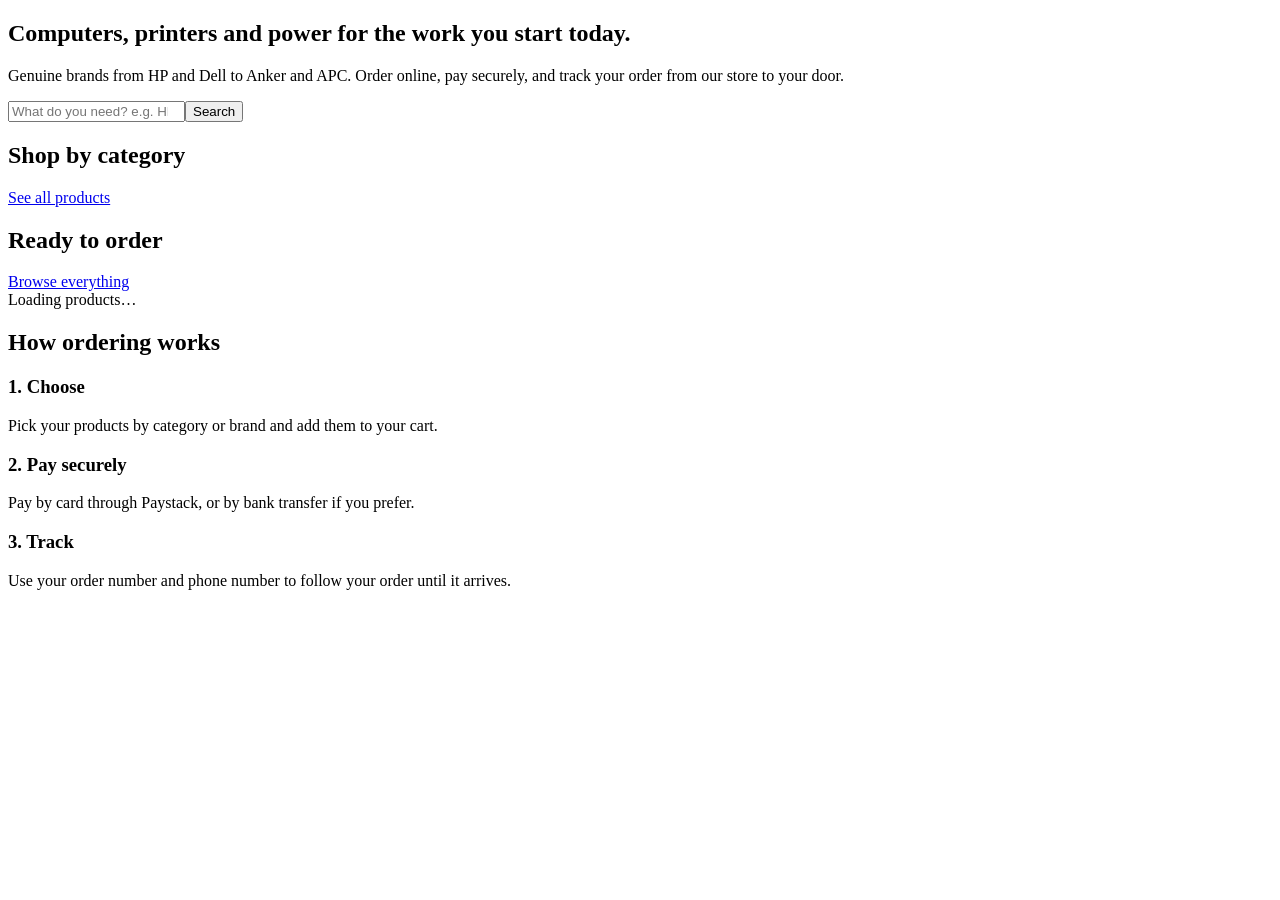
==== index.html @ a7449444 "Add files via upload" ====
<!doctype html>
<html lang="en"><head><meta charset="utf-8"><meta name="viewport" content="width=device-width,initial-scale=1">
<title>Arise and Shine Digital World</title>
<meta name="description" content="Laptops, printers, networking, audio and power accessories from HP, Dell, Lenovo, Apple, Canon, Epson, JBL, Anker and more.">
<link rel="preconnect" href="https://fonts.googleapis.com"><link rel="preconnect" href="https://fonts.gstatic.com" crossorigin>
<link rel="stylesheet" href="https://fonts.googleapis.com/css2?family=Bricolage+Grotesque:wght@600;800&family=DM+Sans:wght@400;500;700&display=swap">
<link rel="stylesheet" href="assets/style.css"></head>
<body>
<div id="site-header"></div>

<section class="hero"><div class="wrap">
  <h1>Computers, printers and power for the work you start today.</h1>
  <p>Genuine brands from HP and Dell to Anker and APC. Order online, pay securely, and track your order from our store to your door.</p>
  <form action="shop.html" role="search"><input name="q" type="search" placeholder="What do you need? e.g. HP laptop" aria-label="Search products"><button class="btn primary">Search</button></form>
</div></section>

<section class="block wrap" id="categories">
  <div class="sechead"><h2>Shop by category</h2><a href="shop.html">See all products</a></div>
  <div class="catgrid" id="catgrid"></div>
</section>

<section class="block wrap">
  <div class="sechead"><h2>Ready to order</h2><a href="shop.html">Browse everything</a></div>
  <div class="grid" id="featured"><div class="empty">Loading products…</div></div>
</section>

<section class="block wrap">
  <div class="sechead"><h2>How ordering works</h2></div>
  <div class="how">
    <div><h3>1. Choose</h3><p>Pick your products by category or brand and add them to your cart.</p></div>
    <div><h3>2. Pay securely</h3><p>Pay by card through Paystack, or by bank transfer if you prefer.</p></div>
    <div><h3>3. Track</h3><p>Use your order number and phone number to follow your order until it arrives.</p></div>
  </div>
</section>

<div id="site-footer"></div>
<script src="config.js"></script><script src="assets/catalog.js"></script><script src="assets/app.js"></script>
<script>
A.layout("home");
document.getElementById("catgrid").innerHTML = A.CAT.map(function (c) {
  return '<a class="cat" href="shop.html?cat=' + c.slug + '"><span class="ic" style="--h:' + A.hue(c.slug) + '"><svg class="ico" viewBox="0 0 64 64" aria-hidden="true">' +
    A.iconSvg(c.slug).replace(/^<svg[^>]*>|<\/svg>$/g, "") + '</svg></span><b>' + A.esc(c.name) + '</b><small>' + c.brands.length + ' brands</small></a>';
}).join("");
A.getProducts().then(function (list) {
  var ready = list.filter(function (p) { return p.price != null && A.inStock(p); }).slice(0, 8);
  var el = document.getElementById("featured");
  el.innerHTML = ready.length ? ready.map(A.productCard).join("") : '<div class="empty">Products with prices will appear here once they are added in the admin page.</div>';
}).catch(function (e) {
  document.getElementById("featured").innerHTML = '<div class="empty">Could not load products. ' + A.esc(e.message) + "</div>";
});
</script>
</body></html>
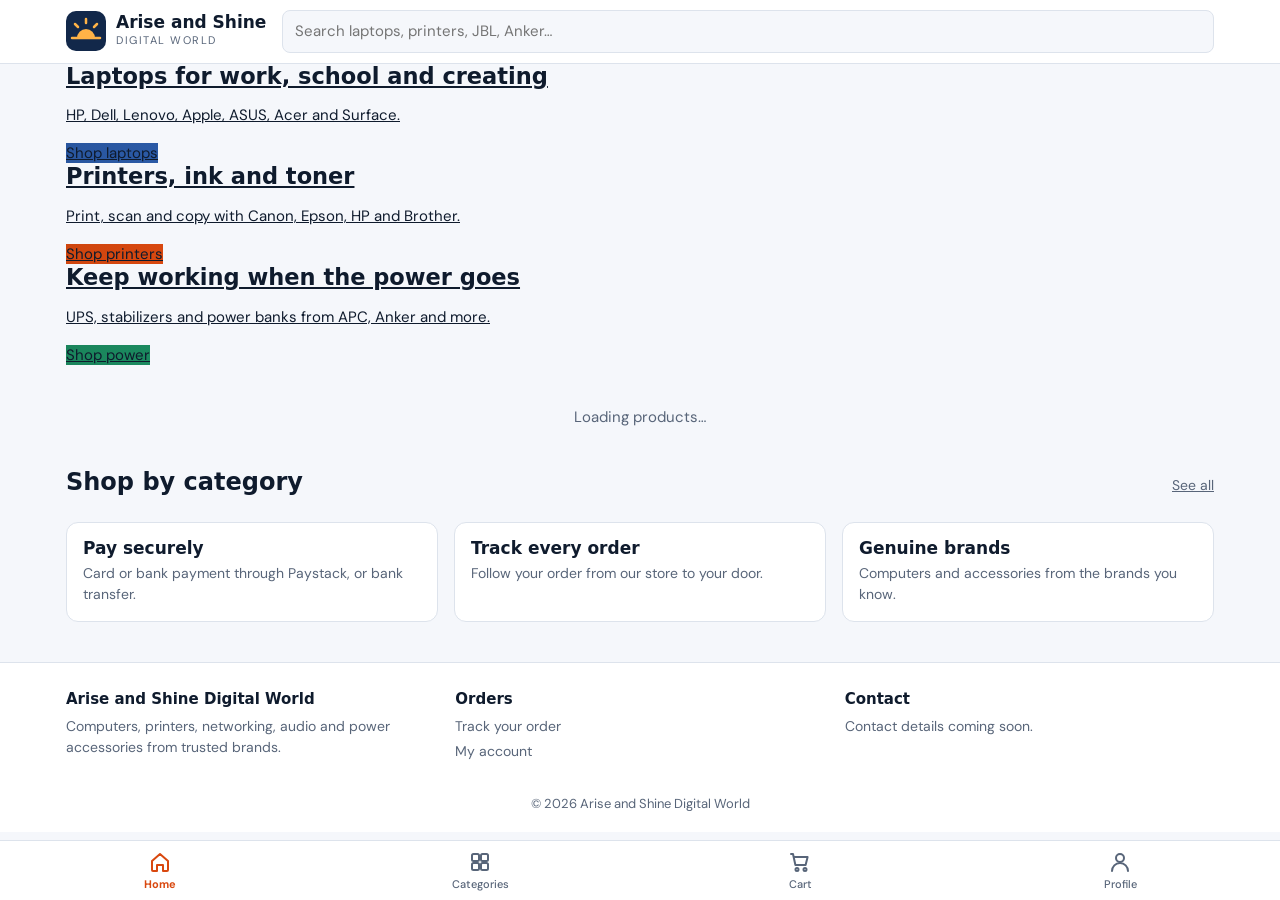
==== commit 41a8b491: "Add files via upload" ====
--- a/index.html
+++ b/index.html
@@ -1,5 +1,5 @@
 <!doctype html>
-<html lang="en"><head><meta charset="utf-8"><meta name="viewport" content="width=device-width,initial-scale=1">
+<html lang="en"><head><meta charset="utf-8"><meta name="viewport" content="width=device-width,initial-scale=1,viewport-fit=cover">
 <title>Arise and Shine Digital World</title>
 <meta name="description" content="Laptops, printers, networking, audio and power accessories from HP, Dell, Lenovo, Apple, Canon, Epson, JBL, Anker and more.">
 <link rel="preconnect" href="https://fonts.googleapis.com"><link rel="preconnect" href="https://fonts.gstatic.com" crossorigin>
@@ -8,45 +8,71 @@
 <body>
 <div id="site-header"></div>
 
-<section class="hero"><div class="wrap">
-  <h1>Computers, printers and power for the work you start today.</h1>
-  <p>Genuine brands from HP and Dell to Anker and APC. Order online, pay securely, and track your order from our store to your door.</p>
-  <form action="shop.html" role="search"><input name="q" type="search" placeholder="What do you need? e.g. HP laptop" aria-label="Search products"><button class="btn primary">Search</button></form>
-</div></section>
+<main class="wrap">
+  <section class="banner" aria-roledescription="carousel" aria-label="Featured">
+    <div class="slides" id="slides">
+      <a class="slide" href="shop.html?cat=laptops" style="background:linear-gradient(120deg,#12284a,#2b5aa6)"><h2>Laptops for work, school and creating</h2><p>HP, Dell, Lenovo, Apple, ASUS, Acer and Surface.</p><span class="go">Shop laptops</span></a>
+      <a class="slide" href="shop.html?cat=printers" style="background:linear-gradient(120deg,#5a2a0a,#d9480f)"><h2>Printers, ink and toner</h2><p>Print, scan and copy with Canon, Epson, HP and Brother.</p><span class="go">Shop printers</span></a>
+      <a class="slide" href="shop.html?cat=ups-stabilizers" style="background:linear-gradient(120deg,#0f3d2e,#1b8a5f)"><h2>Keep working when the power goes</h2><p>UPS, stabilizers and power banks from APC, Anker and more.</p><span class="go">Shop power</span></a>
+    </div>
+    <div class="dots" id="dots"></div>
+  </section>
 
-<section class="block wrap" id="categories">
-  <div class="sechead"><h2>Shop by category</h2><a href="shop.html">See all products</a></div>
-  <div class="catgrid" id="catgrid"></div>
-</section>
+  <div id="rails"><div class="shelf plain"><div class="empty">Loading products…</div></div></div>
 
-<section class="block wrap">
-  <div class="sechead"><h2>Ready to order</h2><a href="shop.html">Browse everything</a></div>
-  <div class="grid" id="featured"><div class="empty">Loading products…</div></div>
-</section>
+  <section class="shelf plain" id="tiles">
+    <div class="sechead"><h2>Shop by category</h2><a href="categories.html">See all</a></div>
+    <div class="catgrid" id="catgrid" style="padding-right:0"></div>
+  </section>
 
-<section class="block wrap">
-  <div class="sechead"><h2>How ordering works</h2></div>
-  <div class="how">
-    <div><h3>1. Choose</h3><p>Pick your products by category or brand and add them to your cart.</p></div>
-    <div><h3>2. Pay securely</h3><p>Pay by card through Paystack, or by bank transfer if you prefer.</p></div>
-    <div><h3>3. Track</h3><p>Use your order number and phone number to follow your order until it arrives.</p></div>
-  </div>
-</section>
+  <section class="how" style="margin-top:12px">
+    <div><h3>Pay securely</h3><p>Card or bank payment through Paystack, or bank transfer.</p></div>
+    <div><h3>Track every order</h3><p>Follow your order from our store to your door.</p></div>
+    <div><h3>Genuine brands</h3><p>Computers and accessories from the brands you know.</p></div>
+  </section>
+</main>
 
 <div id="site-footer"></div>
 <script src="config.js"></script><script src="assets/catalog.js"></script><script src="assets/app.js"></script>
 <script>
-A.layout("home");
+A.layout("home", { strip: true });
+
+/* category tiles */
 document.getElementById("catgrid").innerHTML = A.CAT.map(function (c) {
-  return '<a class="cat" href="shop.html?cat=' + c.slug + '"><span class="ic" style="--h:' + A.hue(c.slug) + '"><svg class="ico" viewBox="0 0 64 64" aria-hidden="true">' +
-    A.iconSvg(c.slug).replace(/^<svg[^>]*>|<\/svg>$/g, "") + '</svg></span><b>' + A.esc(c.name) + '</b><small>' + c.brands.length + ' brands</small></a>';
+  return '<a class="cat" href="shop.html?cat=' + c.slug + '">' + A.mediaFor(c.slug, c.wiki ? c.wiki[0] : "", c.name, "") + "<b>" + A.esc(c.name) + "</b></a>";
 }).join("");
+
+/* banner */
+(function () {
+  var slides = document.getElementById("slides"), n = slides.children.length, i = 0, t;
+  var dots = document.getElementById("dots");
+  dots.innerHTML = Array.prototype.map.call(slides.children, function (_, k) { return '<button class="dot" aria-label="Slide ' + (k + 1) + '" data-k="' + k + '"></button>'; }).join("");
+  function go(k) {
+    i = (k + n) % n; slides.style.transform = "translateX(-" + i * 100 + "%)";
+    Array.prototype.forEach.call(dots.children, function (d, j) { d.setAttribute("aria-current", j === i); });
+  }
+  dots.addEventListener("click", function (e) { var b = e.target.closest("[data-k]"); if (b) { go(+b.dataset.k); restart(); } });
+  function restart() {
+    clearInterval(t);
+    if (!window.matchMedia("(prefers-reduced-motion: reduce)").matches) t = setInterval(function () { go(i + 1); }, 5000);
+  }
+  go(0); restart();
+})();
+
+/* product rails: first the categories people shop most, products visible straight away */
+var RAILS = ["laptops", "printers", "monitors", "ssd", "routers", "headphones", "ups-stabilizers", "power-banks", "keyboards-mice", "cables-chargers"];
 A.getProducts().then(function (list) {
-  var ready = list.filter(function (p) { return p.price != null && A.inStock(p); }).slice(0, 8);
-  var el = document.getElementById("featured");
-  el.innerHTML = ready.length ? ready.map(A.productCard).join("") : '<div class="empty">Products with prices will appear here once they are added in the admin page.</div>';
+  var html = RAILS.map(function (slug) {
+    var c = A.cat(slug); if (!c) return "";
+    var items = list.filter(function (p) { return p.category === slug; });
+    items.sort(function (a, b) { return (a.price == null) - (b.price == null); });
+    if (!items.length) return "";
+    return '<section class="shelf"><div class="sechead"><h2>' + A.esc(c.name) + '</h2><a href="shop.html?cat=' + slug + '">See all</a></div><div class="rail">' +
+      items.slice(0, 10).map(A.productCard).join("") + "</div></section>";
+  }).join("");
+  document.getElementById("rails").innerHTML = html || '<div class="shelf plain"><div class="empty">Products will appear here once they are added.</div></div>';
 }).catch(function (e) {
-  document.getElementById("featured").innerHTML = '<div class="empty">Could not load products. ' + A.esc(e.message) + "</div>";
+  document.getElementById("rails").innerHTML = '<div class="shelf plain"><div class="empty">Could not load products. ' + A.esc(e.message) + "</div></div>";
 });
 </script>
 </body></html>
--- a/assets/style.css
+++ b/assets/style.css
@@ -0,0 +1,157 @@
+:root{
+  --bg:#f5f7fb;--surface:#fff;--ink:#0f1b2d;--muted:#586579;--line:#dde3ec;
+  --accent:#d9480f;--accent-ink:#fff;--deep:#12284a;--deep-ink:#f4f7fc;--sun:#ffb347;
+  --ok:#1b7f4b;--warn:#a15c00;--bad:#b42318;--tl:93%;--ts:62%;--icon-l:32%;--icon-s:55%;
+  --font-display:"Bricolage Grotesque","Trebuchet MS",system-ui,sans-serif;
+  --font-body:"DM Sans",system-ui,-apple-system,"Segoe UI",sans-serif;
+}
+@media (prefers-color-scheme:dark){:root{
+  --bg:#0b1322;--surface:#131f35;--ink:#eaf0f8;--muted:#9aa8bd;--line:#25344d;
+  --accent:#ff8a3d;--accent-ink:#1a0e03;--deep:#0a1830;--ok:#4cc38a;--warn:#f5b04c;--bad:#ff7b6e;
+  --tl:22%;--ts:30%;--icon-l:74%;--icon-s:70%;color-scheme:dark}}
+*{box-sizing:border-box}
+html{scroll-behavior:smooth}
+body{margin:0;background:var(--bg);color:var(--ink);font:15px/1.5 var(--font-body)}
+img{max-width:100%}
+a{color:inherit}
+h1,h2,h3{font-family:var(--font-display);text-wrap:balance;margin:0;line-height:1.15}
+button,input,select,textarea{font:inherit;color:inherit}
+button{cursor:pointer}
+:focus-visible{outline:3px solid var(--accent);outline-offset:2px}
+.wrap{max-width:1180px;margin:0 auto;padding-inline:16px}
+.demo{background:var(--sun);color:#2b1700;text-align:center;font-size:13px;padding:6px 16px}
+
+header.site{position:sticky;top:0;z-index:20;background:var(--surface);border-bottom:1px solid var(--line)}
+header.site .wrap{display:flex;align-items:center;gap:12px 16px;padding-block:10px;flex-wrap:wrap}
+.logo{display:flex;align-items:center;gap:10px;text-decoration:none}
+.logo b{font-family:var(--font-display);font-weight:800;font-size:17px;line-height:1.05;display:block}
+.logo small{display:block;color:var(--muted);font-size:11px;letter-spacing:.14em;text-transform:uppercase}
+.hsearch{flex:1 1 200px;min-width:0}
+.hsearch input{width:100%;border:1px solid var(--line);background:var(--bg);border-radius:8px;padding:9px 12px}
+nav.main{display:flex;gap:4px;align-items:center;flex-wrap:wrap}
+nav.main a{text-decoration:none;padding:8px 10px;border-radius:8px;font-weight:500}
+nav.main a:hover,nav.main a[aria-current="page"]{background:var(--bg)}
+nav.main a.cart{background:var(--accent);color:var(--accent-ink);font-weight:700}
+nav.main a.cart span{background:var(--accent-ink);color:var(--accent);border-radius:99px;padding:0 7px;margin-left:6px;font-size:13px}
+
+.btn{display:inline-block;border:1px solid var(--line);background:var(--surface);border-radius:8px;padding:10px 16px;font-weight:700;text-decoration:none;text-align:center}
+.btn.primary{background:var(--accent);border-color:var(--accent);color:var(--accent-ink)}
+.btn.deep{background:var(--deep);border-color:var(--deep);color:var(--deep-ink)}
+.btn.small{padding:6px 11px;font-size:13px}
+.btn[disabled]{opacity:.55;cursor:not-allowed}
+.chips{display:flex;gap:8px;flex-wrap:wrap}
+.chip{border:1px solid var(--line);background:var(--surface);border-radius:99px;padding:6px 13px;font-size:14px;text-decoration:none;display:inline-flex;gap:6px;align-items:center}
+.chip em{font-style:normal;color:var(--muted);font-size:12px}
+.chip[aria-pressed="true"],.chip.on{background:var(--ink);color:var(--bg);border-color:var(--ink)}
+.chip[aria-pressed="true"] em{color:inherit;opacity:.7}
+.label{font-size:11px;letter-spacing:.14em;text-transform:uppercase;color:var(--muted);font-weight:700;margin:0 0 8px}
+
+.hero{background:var(--deep);color:var(--deep-ink);position:relative;overflow:hidden}
+.hero::after{content:"";position:absolute;right:-90px;bottom:-190px;width:430px;height:430px;border-radius:50%;
+  background:radial-gradient(circle,var(--sun) 0 28%,color-mix(in srgb,var(--sun) 35%,transparent) 29% 48%,transparent 49%);opacity:.9}
+.hero .wrap{position:relative;z-index:1;padding-block:40px 44px}
+.hero h1{font-weight:800;font-size:clamp(28px,5.4vw,52px);max-width:15em}
+.hero p{max-width:34em;margin:12px 0 20px;opacity:.82}
+.hero form{display:flex;gap:8px;max-width:520px}
+.hero input{flex:1;min-width:0;border:0;border-radius:8px;padding:12px 14px;background:#fff;color:#0f1b2d}
+.pagehead{background:var(--deep);color:var(--deep-ink)}
+.pagehead .wrap{display:flex;gap:18px;align-items:center;padding-block:26px;flex-wrap:wrap}
+.pagehead .tile{width:84px;height:84px;border-radius:16px;background:rgba(255,255,255,.1);display:grid;place-items:center;color:var(--sun);flex:none}
+.pagehead .tile svg{width:52px;height:52px}
+.pagehead h1{font-size:clamp(26px,4.5vw,40px);font-weight:800}
+.pagehead p{margin:6px 0 0;opacity:.82;max-width:40em}
+section.block{padding-block:28px}
+.sechead{display:flex;justify-content:space-between;align-items:baseline;gap:12px;flex-wrap:wrap;margin-bottom:14px}
+.sechead h2{font-size:24px;font-weight:800}
+.sechead a,.sechead span{color:var(--muted);font-size:14px}
+
+.catgrid{display:grid;grid-template-columns:repeat(auto-fill,minmax(170px,1fr));gap:12px}
+.cat{display:flex;flex-direction:column;gap:10px;background:var(--surface);border:1px solid var(--line);border-radius:12px;padding:14px;text-decoration:none}
+.cat .ic{width:54px;height:54px;border-radius:12px;display:grid;place-items:center;background:hsl(var(--h) var(--ts) var(--tl));color:hsl(var(--h) var(--icon-s) var(--icon-l))}
+.cat .ic svg{width:32px;height:32px}
+.cat b{font-family:var(--font-display);font-size:16px;line-height:1.2}
+.cat small{color:var(--muted)}
+.grid{display:grid;grid-template-columns:repeat(auto-fill,minmax(210px,1fr));gap:14px}
+.card{background:var(--surface);border:1px solid var(--line);border-radius:10px;overflow:hidden;display:flex;flex-direction:column;min-width:0}
+.media{aspect-ratio:4/3;display:grid;place-items:center;background:hsl(var(--h) var(--ts) var(--tl));color:hsl(var(--h) var(--icon-s) var(--icon-l));overflow:hidden}
+.media img{width:100%;height:100%;object-fit:contain;background:#fff}
+.media svg,.big svg{width:46%;max-height:70%}
+svg.ico,.media svg,.big svg,.cat svg,.tile svg{fill:none;stroke:currentColor;stroke-width:2.4;stroke-linecap:round;stroke-linejoin:round}
+.card .body{padding:12px 14px 14px;display:flex;flex-direction:column;gap:3px;flex:1}
+.brand{font-size:11px;letter-spacing:.12em;text-transform:uppercase;color:var(--muted);font-weight:700}
+.card h3{font-size:16px;font-weight:600}
+.card h3 a{text-decoration:none}
+.card p{margin:0;color:var(--muted);font-size:13px}
+.card .row{margin-top:auto;padding-top:10px;display:flex;justify-content:space-between;align-items:center;gap:8px;flex-wrap:wrap}
+.price{font-weight:700;font-size:17px;font-variant-numeric:tabular-nums}
+.price.ask{font-weight:500;font-size:13px;color:var(--muted)}
+.tag{font-size:12px;font-weight:700;padding:2px 8px;border-radius:99px;background:var(--bg);color:var(--muted)}
+.tag.ok{color:var(--ok)}.tag.warn{color:var(--warn)}.tag.bad{color:var(--bad)}
+
+.how{display:grid;grid-template-columns:repeat(auto-fit,minmax(220px,1fr));gap:16px}
+.how div{background:var(--surface);border:1px solid var(--line);border-radius:12px;padding:16px}
+.how h3{font-size:17px;margin-bottom:4px}
+.how p{margin:0;color:var(--muted);font-size:14px}
+.tips{background:var(--surface);border:1px solid var(--line);border-radius:12px;padding:16px 18px}
+.tips ul{margin:6px 0 0;padding-left:18px;display:grid;gap:4px}
+.layout2{display:grid;grid-template-columns:minmax(0,1fr) 340px;gap:22px;align-items:start}
+.panel{background:var(--surface);border:1px solid var(--line);border-radius:12px;padding:16px}
+.panel h2{font-size:19px;margin-bottom:12px}
+.field{display:grid;gap:4px;margin-bottom:12px}
+.field label{font-size:13px;font-weight:700}
+.field input,.field select,.field textarea{width:100%;border:1px solid var(--line);background:var(--bg);border-radius:8px;padding:10px 12px}
+.two{display:grid;grid-template-columns:1fr 1fr;gap:12px}
+.opts{display:grid;gap:8px;margin-bottom:12px}
+.opt{display:flex;gap:10px;align-items:flex-start;border:1px solid var(--line);border-radius:10px;padding:10px 12px;cursor:pointer}
+.opt input{margin-top:4px}
+.opt:has(input:checked){border-color:var(--accent);background:color-mix(in srgb,var(--accent) 8%,var(--surface))}
+.lines .ln{display:flex;gap:12px;align-items:center;padding:12px 0;border-bottom:1px solid var(--line)}
+.lines .ln:last-child{border-bottom:0}
+.lines .th{width:64px;height:64px;border-radius:8px;flex:none}
+.lines .th .media{aspect-ratio:1;height:100%}
+.lines .info{flex:1;min-width:0}
+.lines .info b{display:block}
+.qty{display:inline-flex;align-items:center;border:1px solid var(--line);border-radius:8px;overflow:hidden}
+.qty button{border:0;background:var(--bg);width:32px;height:32px;font-size:17px}
+.qty span{min-width:30px;text-align:center;font-variant-numeric:tabular-nums}
+.sum{display:grid;gap:8px}
+.sum div{display:flex;justify-content:space-between;gap:12px}
+.sum .tot{border-top:1px solid var(--line);padding-top:10px;font-weight:700;font-size:18px}
+.note{color:var(--muted);font-size:13px;margin:0}
+.msg{border-radius:10px;padding:12px 14px;margin-bottom:14px;background:var(--bg);border:1px solid var(--line)}
+.msg.bad{color:var(--bad);border-color:var(--bad)}
+.msg.ok{color:var(--ok);border-color:var(--ok)}
+.msg.warn{color:var(--warn);border-color:var(--warn)}
+
+.steps{display:grid;grid-auto-flow:column;grid-auto-columns:1fr;gap:6px;margin:6px 0 18px}
+.steps div{text-align:center;font-size:12px;color:var(--muted);border-top:5px solid var(--line);padding-top:6px}
+.steps div.done{border-color:var(--ok);color:var(--ink);font-weight:700}
+.timeline{list-style:none;margin:0;padding:0;display:grid;gap:12px}
+.timeline li{padding-left:16px;border-left:3px solid var(--line)}
+.timeline small{color:var(--muted)}
+footer.site{background:var(--surface);border-top:1px solid var(--line);margin-top:40px}
+footer.site .wrap{display:grid;grid-template-columns:repeat(auto-fit,minmax(200px,1fr));gap:20px;padding-block:28px}
+footer.site h3{font-size:15px;margin-bottom:8px}
+footer.site p,footer.site a{color:var(--muted);font-size:14px;display:block;margin:0 0 4px;text-decoration:none}
+.copy{text-align:center;color:var(--muted);font-size:13px;padding:0 16px 18px}
+.toast{position:fixed;left:50%;bottom:20px;transform:translateX(-50%);background:var(--ink);color:var(--bg);padding:9px 16px;border-radius:99px;font-size:14px;z-index:60}
+.empty{padding:40px 0;color:var(--muted);text-align:center}
+.tablewrap{overflow-x:auto;border:1px solid var(--line);border-radius:10px;background:var(--surface)}
+table{border-collapse:collapse;width:100%;min-width:640px}
+th,td{padding:9px 10px;text-align:left;border-bottom:1px solid var(--line);vertical-align:middle;font-size:14px}
+th{font-size:12px;letter-spacing:.08em;text-transform:uppercase;color:var(--muted)}
+td input,td select{border:1px solid var(--line);background:var(--bg);border-radius:6px;padding:6px 8px;width:100%;min-width:70px}
+.tabs{display:flex;gap:6px;margin-bottom:16px;flex-wrap:wrap}
+@media (max-width:820px){.layout2{grid-template-columns:1fr}}
+@media (max-width:520px){.grid{grid-template-columns:repeat(2,minmax(0,1fr));gap:10px}.card .body{padding:10px}.card h3{font-size:14px}.two{grid-template-columns:1fr}.hero::after{right:-170px}.steps div{font-size:11px}}
+@media (prefers-reduced-motion:no-preference){.card,.cat{transition:transform .15s}.card:hover,.cat:hover{transform:translateY(-2px)}}
+
+body{padding-bottom:calc(68px + env(safe-area-inset-bottom,0px))}
+.tabbar{position:fixed;left:0;right:0;bottom:0;z-index:40;background:var(--surface);border-top:1px solid var(--line);display:grid;grid-template-columns:repeat(4,1fr);padding-bottom:env(safe-area-inset-bottom,0px)}
+.tabbar a{display:flex;flex-direction:column;align-items:center;gap:2px;padding:9px 4px 8px;text-decoration:none;font-size:11px;font-weight:500;color:var(--muted);position:relative}
+.tabbar a svg{width:24px;height:24px;fill:none;stroke:currentColor;stroke-width:2;stroke-linecap:round;stroke-linejoin:round}
+.tabbar a[aria-current="page"]{color:var(--accent);font-weight:700}
+.tabbar .badge{position:absolute;top:4px;left:calc(50% + 6px);background:var(--accent);color:var(--accent-ink);border-radius:99px;font-size:10px;font-weight:700;min-width:16px;padding:0 4px;text-align:center;line-height:16px}
+.toast{bottom:86px}
+.ordrow{display:flex;justify-content:space-between;gap:10px;align-items:center;padding:10px 0;border-bottom:1px solid var(--line);text-decoration:none}
+.ordrow:last-child{border-bottom:0}
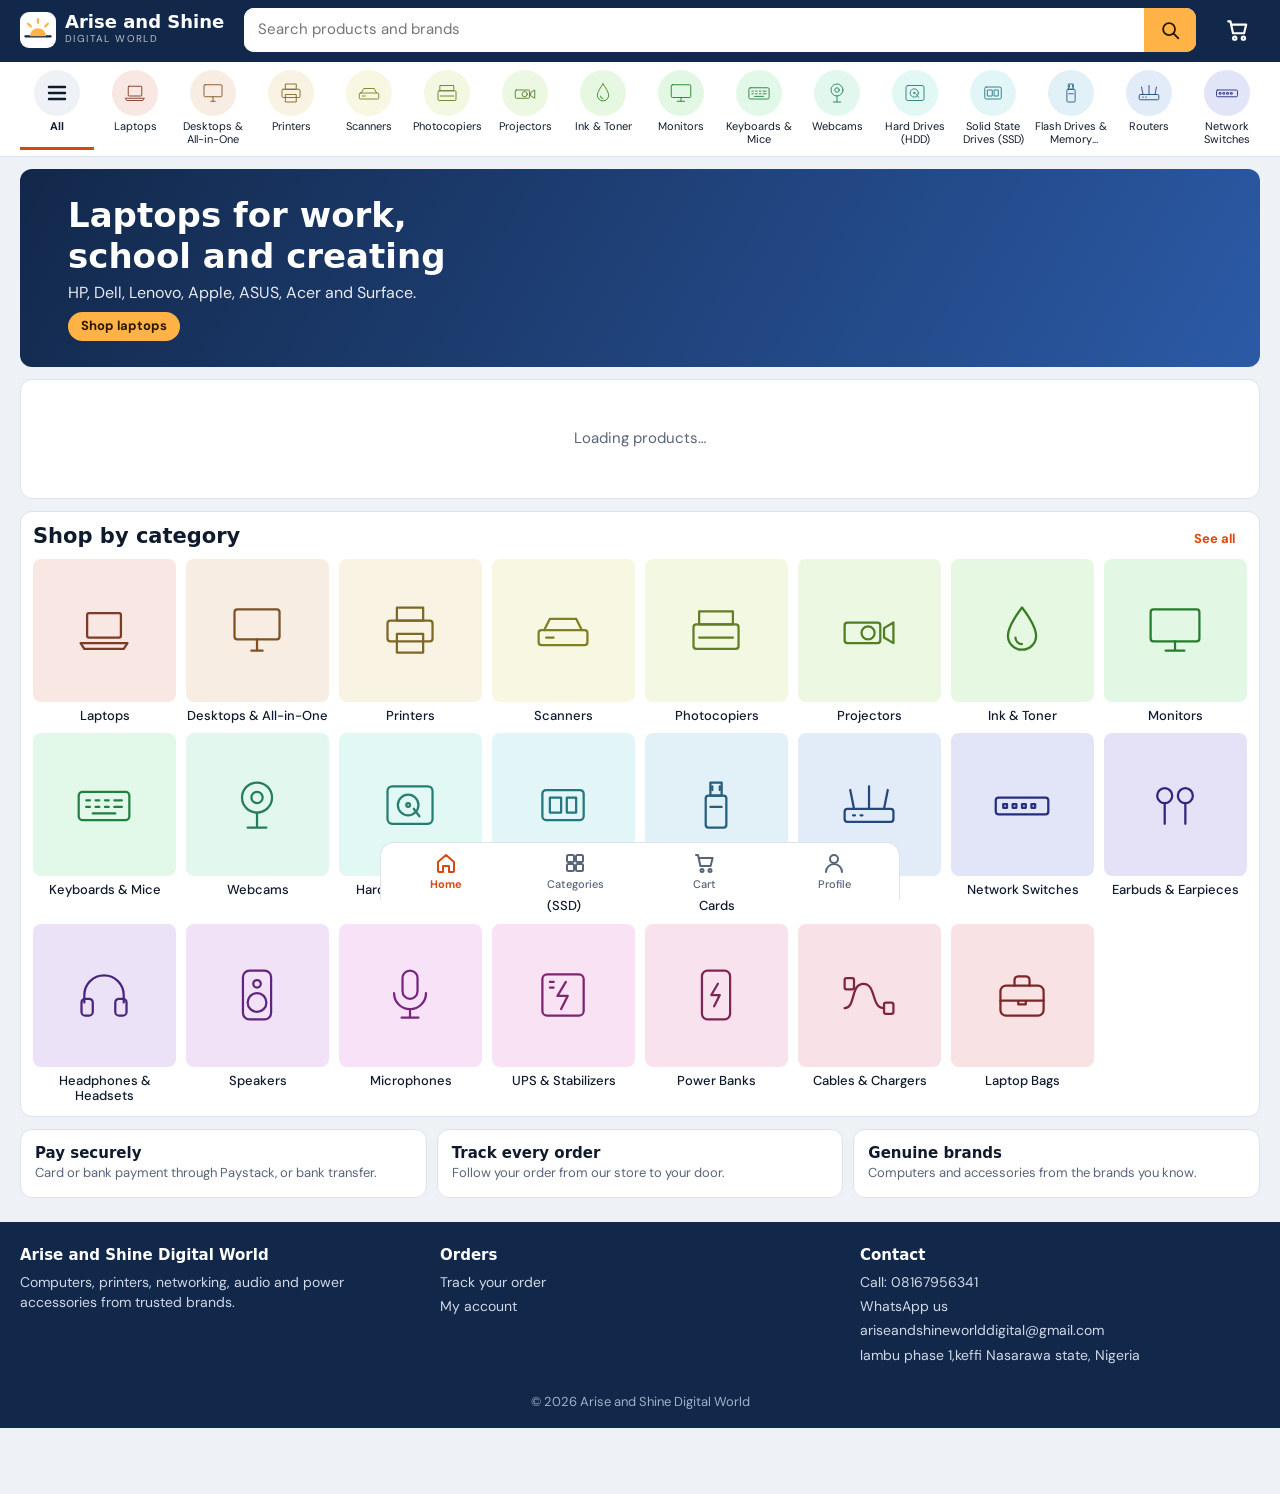
==== commit 7b325734: "Add files via upload" ====
--- a/index.html
+++ b/index.html
@@ -4,7 +4,7 @@
 <meta name="description" content="Laptops, printers, networking, audio and power accessories from HP, Dell, Lenovo, Apple, Canon, Epson, JBL, Anker and more.">
 <link rel="preconnect" href="https://fonts.googleapis.com"><link rel="preconnect" href="https://fonts.gstatic.com" crossorigin>
 <link rel="stylesheet" href="https://fonts.googleapis.com/css2?family=Bricolage+Grotesque:wght@600;800&family=DM+Sans:wght@400;500;700&display=swap">
-<link rel="stylesheet" href="assets/style.css"></head>
+<link rel="stylesheet" href="assets/style.css?v=3"></head>
 <body>
 <div id="site-header"></div>
 
@@ -33,14 +33,17 @@
 </main>
 
 <div id="site-footer"></div>
-<script src="config.js"></script><script src="assets/catalog.js"></script><script src="assets/app.js"></script>
+<script src="config.js"></script><script src="assets/catalog.js?v=3"></script><script src="assets/app.js?v=3"></script>
 <script>
 A.layout("home", { strip: true });
 
 /* category tiles */
-document.getElementById("catgrid").innerHTML = A.CAT.map(function (c) {
-  return '<a class="cat" href="shop.html?cat=' + c.slug + '">' + A.mediaFor(c.slug, c.wiki ? c.wiki[0] : "", c.name, "") + "<b>" + A.esc(c.name) + "</b></a>";
-}).join("");
+function tiles() {
+  document.getElementById("catgrid").innerHTML = A.CAT.map(function (c) {
+    return '<a class="cat" href="shop.html?cat=' + c.slug + '">' + A.mediaFor(c.slug, c.wiki ? c.wiki[0] : "", c.name, "") + "<b>" + A.esc(c.name) + "</b></a>";
+  }).join("");
+}
+tiles(); A.onCats(tiles);
 
 /* banner */
 (function () {
@@ -62,7 +65,7 @@
 /* product rails: first the categories people shop most, products visible straight away */
 var RAILS = ["laptops", "printers", "monitors", "ssd", "routers", "headphones", "ups-stabilizers", "power-banks", "keyboards-mice", "cables-chargers"];
 A.getProducts().then(function (list) {
-  var html = RAILS.map(function (slug) {
+  var html = RAILS.concat(A.CAT.filter(function (c) { return c.custom; }).map(function (c) { return c.slug; })).map(function (slug) {
     var c = A.cat(slug); if (!c) return "";
     var items = list.filter(function (p) { return p.category === slug; });
     items.sort(function (a, b) { return (a.price == null) - (b.price == null); });
--- a/assets/style.css
+++ b/assets/style.css
@@ -1,98 +1,152 @@
 :root{
-  --bg:#f5f7fb;--surface:#fff;--ink:#0f1b2d;--muted:#586579;--line:#dde3ec;
-  --accent:#d9480f;--accent-ink:#fff;--deep:#12284a;--deep-ink:#f4f7fc;--sun:#ffb347;
+  --bg:#eef1f6;--surface:#fff;--ink:#0f1b2d;--muted:#586579;--line:#dde3ec;
+  --accent:#d9480f;--accent-ink:#fff;--header:#12284a;--header-ink:#fff;--sun:#ffb347;
   --ok:#1b7f4b;--warn:#a15c00;--bad:#b42318;--tl:93%;--ts:62%;--icon-l:32%;--icon-s:55%;
   --font-display:"Bricolage Grotesque","Trebuchet MS",system-ui,sans-serif;
   --font-body:"DM Sans",system-ui,-apple-system,"Segoe UI",sans-serif;
 }
 @media (prefers-color-scheme:dark){:root{
   --bg:#0b1322;--surface:#131f35;--ink:#eaf0f8;--muted:#9aa8bd;--line:#25344d;
-  --accent:#ff8a3d;--accent-ink:#1a0e03;--deep:#0a1830;--ok:#4cc38a;--warn:#f5b04c;--bad:#ff7b6e;
+  --accent:#ff8a3d;--accent-ink:#1a0e03;--header:#0a1830;--ok:#4cc38a;--warn:#f5b04c;--bad:#ff7b6e;
   --tl:22%;--ts:30%;--icon-l:74%;--icon-s:70%;color-scheme:dark}}
 *{box-sizing:border-box}
-html{scroll-behavior:smooth}
-body{margin:0;background:var(--bg);color:var(--ink);font:15px/1.5 var(--font-body)}
+body{margin:0;background:var(--bg);color:var(--ink);font:15px/1.45 var(--font-body);padding-bottom:calc(66px + env(safe-area-inset-bottom,0px))}
 img{max-width:100%}
 a{color:inherit}
-h1,h2,h3{font-family:var(--font-display);text-wrap:balance;margin:0;line-height:1.15}
+h1,h2,h3{font-family:var(--font-display);text-wrap:balance;margin:0;line-height:1.2}
 button,input,select,textarea{font:inherit;color:inherit}
 button{cursor:pointer}
 :focus-visible{outline:3px solid var(--accent);outline-offset:2px}
-.wrap{max-width:1180px;margin:0 auto;padding-inline:16px}
-.demo{background:var(--sun);color:#2b1700;text-align:center;font-size:13px;padding:6px 16px}
-
-header.site{position:sticky;top:0;z-index:20;background:var(--surface);border-bottom:1px solid var(--line)}
-header.site .wrap{display:flex;align-items:center;gap:12px 16px;padding-block:10px;flex-wrap:wrap}
-.logo{display:flex;align-items:center;gap:10px;text-decoration:none}
-.logo b{font-family:var(--font-display);font-weight:800;font-size:17px;line-height:1.05;display:block}
-.logo small{display:block;color:var(--muted);font-size:11px;letter-spacing:.14em;text-transform:uppercase}
-.hsearch{flex:1 1 200px;min-width:0}
-.hsearch input{width:100%;border:1px solid var(--line);background:var(--bg);border-radius:8px;padding:9px 12px}
-nav.main{display:flex;gap:4px;align-items:center;flex-wrap:wrap}
-nav.main a{text-decoration:none;padding:8px 10px;border-radius:8px;font-weight:500}
-nav.main a:hover,nav.main a[aria-current="page"]{background:var(--bg)}
-nav.main a.cart{background:var(--accent);color:var(--accent-ink);font-weight:700}
-nav.main a.cart span{background:var(--accent-ink);color:var(--accent);border-radius:99px;padding:0 7px;margin-left:6px;font-size:13px}
-
+.wrap{max-width:1280px;margin:0 auto;padding-inline:12px}
+@media (min-width:820px){.wrap{padding-inline:20px}}
+.demo{background:var(--sun);color:#2b1700;text-align:center;font-size:12px;padding:4px 12px}
+
+/* header */
+header.site{position:sticky;top:0;z-index:30;background:var(--header);color:var(--header-ink)}
+header.site .wrap{display:grid;grid-template-columns:1fr auto;grid-template-areas:"logo cart" "search search";gap:8px 8px;padding-block:8px 10px;align-items:center}
+.logo{grid-area:logo;display:flex;align-items:center;gap:9px;text-decoration:none;min-width:0}
+.logo svg{width:36px;height:36px;flex:none}
+.logo b{font-family:var(--font-display);font-weight:800;font-size:16px;line-height:1.05;display:block;white-space:nowrap}
+.logo small{display:block;opacity:.7;font-size:10px;letter-spacing:.14em;text-transform:uppercase}
+.hcart{grid-area:cart;position:relative;display:grid;place-items:center;width:44px;height:44px;border-radius:10px;color:#fff}
+.hcart svg{width:26px;height:26px}
+.hcart svg,.tabbar svg,.searchbar svg{fill:none;stroke:currentColor;stroke-width:2;stroke-linecap:round;stroke-linejoin:round}
+.searchbar{grid-area:search;display:flex;border-radius:10px;overflow:hidden;background:#fff}
+.searchbar input{flex:1;min-width:0;border:0;padding:11px 14px;font-size:15px;background:#fff;color:#0f1b2d;outline-offset:-3px}
+.searchbar button{border:0;background:var(--sun);color:#2b1700;width:52px;display:grid;place-items:center}
+.searchbar svg{width:22px;height:22px}
+@media (min-width:820px){header.site .wrap{grid-template-columns:auto minmax(260px,1fr) auto;grid-template-areas:"logo search cart";gap:20px}.logo b{font-size:18px}}
+.badge{position:absolute;top:3px;right:3px;background:var(--accent);color:var(--accent-ink);border-radius:99px;font-size:11px;font-weight:700;min-width:18px;padding:0 5px;text-align:center;line-height:18px;font-family:var(--font-body)}
+
+/* category strip */
+.catstrip{background:var(--surface);border-bottom:1px solid var(--line)}
+.strip{display:flex;gap:4px;overflow-x:auto;padding-block:8px 6px;scrollbar-width:none}
+.strip::-webkit-scrollbar{display:none}
+.sc{flex:none;width:74px;display:flex;flex-direction:column;align-items:center;gap:4px;text-decoration:none;font-size:11px;line-height:1.15;text-align:center;color:var(--ink);padding-bottom:2px;border-bottom:3px solid transparent}
+.sc .ic{width:46px;height:46px;border-radius:50%;display:grid;place-items:center;background:hsl(var(--h) var(--ts) var(--tl));color:hsl(var(--h) var(--icon-s) var(--icon-l))}
+.sc .ic.all{background:var(--bg);color:var(--ink)}
+.sc .ic svg{width:24px;height:24px;fill:none;stroke:currentColor;stroke-width:2.4;stroke-linecap:round;stroke-linejoin:round}
+.sc .t{display:-webkit-box;-webkit-line-clamp:2;-webkit-box-orient:vertical;overflow:hidden}
+.sc.on{border-bottom-color:var(--accent);font-weight:700}
+
+/* banner */
+.banner{position:relative;border-radius:12px;overflow:hidden;margin-top:12px}
+.slides{display:flex;transition:transform .5s ease}
+.slide{flex:0 0 100%;min-height:118px;padding:14px 16px 24px;color:#fff;display:flex;flex-direction:column;justify-content:center;gap:4px;text-decoration:none}
+.slide h2{font-size:clamp(19px,4.2vw,34px);font-weight:800;max-width:15em}
+.slide p{margin:0;opacity:.9;max-width:34em;font-size:14px}
+.slide .go{align-self:flex-start;background:var(--sun);color:#2b1700;font-weight:700;padding:5px 13px;border-radius:99px;font-size:13px;margin-top:4px}
+.dots{position:absolute;bottom:7px;left:0;right:0;display:flex;gap:7px;justify-content:center}
+.dot{width:9px;height:9px;border-radius:50%;border:0;padding:0;background:rgba(255,255,255,.5)}
+.dot[aria-current="true"]{background:#fff}
+@media (min-width:820px){.slide{min-height:170px;padding:26px 48px}.slide p{font-size:16px}}
+@media (prefers-reduced-motion:reduce){.slides{transition:none}}
+
+/* shelves and rails */
+.shelf{background:var(--surface);border:1px solid var(--line);border-radius:12px;padding:12px 0 12px 12px;margin-top:12px}
+.shelf.plain{padding:12px}
+.sechead{display:flex;justify-content:space-between;align-items:baseline;gap:12px;flex-wrap:wrap;margin-bottom:10px;padding-right:12px}
+.sechead h2{font-size:18px;font-weight:800}
+.sechead a,.sechead span{color:var(--accent);font-size:13px;font-weight:700;text-decoration:none}
+.sechead span{color:var(--muted);font-weight:500}
+.rail{display:flex;gap:10px;overflow-x:auto;padding-right:12px;padding-bottom:4px;scroll-snap-type:x proximity;scrollbar-width:thin}
+.rail .card{flex:0 0 150px;scroll-snap-align:start;border-color:transparent}
+@media (min-width:820px){.rail .card{flex-basis:190px}.sechead h2{font-size:21px}}
+
+/* cards */
+.grid{display:grid;grid-template-columns:repeat(auto-fill,minmax(160px,1fr));gap:10px}
+@media (min-width:820px){.grid{grid-template-columns:repeat(auto-fill,minmax(200px,1fr));gap:14px}}
+.card{background:var(--surface);border:1px solid var(--line);border-radius:10px;overflow:hidden;display:flex;flex-direction:column;min-width:0}
+.card .mlink{display:block;text-decoration:none}
+.media{aspect-ratio:1;display:grid;place-items:center;background:hsl(var(--h) var(--ts) var(--tl));color:hsl(var(--h) var(--icon-s) var(--icon-l));overflow:hidden;border-radius:8px}
+.media.has-img{background:#fff}
+.media img{width:100%;height:100%;object-fit:contain;display:block;background:#fff}
+.media svg{width:42%;max-height:60%;fill:none;stroke:currentColor;stroke-width:2.4;stroke-linecap:round;stroke-linejoin:round}
+.card .body{padding:8px 8px 10px;display:flex;flex-direction:column;gap:2px;flex:1}
+.card h3{font-family:var(--font-body);font-size:14px;font-weight:500;line-height:1.3;display:-webkit-box;-webkit-line-clamp:2;-webkit-box-orient:vertical;overflow:hidden;min-height:2.6em}
+.card h3 a{text-decoration:none}
+.card h3 a:hover{color:var(--accent)}
+.brand{font-size:11px;letter-spacing:.1em;text-transform:uppercase;color:var(--muted);font-weight:700}
+.price{font-weight:700;font-size:18px;font-variant-numeric:tabular-nums;margin-top:2px}
+.price.ask{font-weight:500;font-size:13px;color:var(--muted)}
+.cbtn{margin-top:auto;width:100%;border:0;background:var(--accent);color:var(--accent-ink);border-radius:99px;padding:8px 10px;font-weight:700;font-size:13px;text-align:center;text-decoration:none;display:block}
+.card .body .cbtn{margin-top:8px}
+.cbtn.alt{background:transparent;color:var(--ink);border:1px solid var(--line)}
+.tag{font-size:12px;font-weight:700;padding:2px 8px;border-radius:99px;background:var(--bg);color:var(--muted);display:inline-block}
+.tag.ok{color:var(--ok)}.tag.warn{color:var(--warn)}.tag.bad{color:var(--bad)}
+
+/* category tiles */
+.catgrid{display:grid;grid-template-columns:repeat(auto-fill,minmax(98px,1fr));gap:10px;padding-right:12px}
+.catgrid.lg{grid-template-columns:repeat(auto-fill,minmax(140px,1fr));padding-right:0}
+@media (min-width:820px){.catgrid{grid-template-columns:repeat(auto-fill,minmax(130px,1fr))}.catgrid.lg{grid-template-columns:repeat(auto-fill,minmax(180px,1fr))}}
+.cat{display:flex;flex-direction:column;gap:6px;text-decoration:none;text-align:center;min-width:0}
+.cat b{font-family:var(--font-body);font-size:13px;font-weight:500;line-height:1.2}
+.cat small{color:var(--muted);font-size:11px;display:none}
+.catgrid.lg .cat small{display:block}
+
+/* buttons, chips */
 .btn{display:inline-block;border:1px solid var(--line);background:var(--surface);border-radius:8px;padding:10px 16px;font-weight:700;text-decoration:none;text-align:center}
 .btn.primary{background:var(--accent);border-color:var(--accent);color:var(--accent-ink)}
-.btn.deep{background:var(--deep);border-color:var(--deep);color:var(--deep-ink)}
+.btn.deep{background:var(--header);border-color:var(--header);color:#fff}
+.btn.yellow{background:var(--sun);border-color:var(--sun);color:#2b1700}
 .btn.small{padding:6px 11px;font-size:13px}
 .btn[disabled]{opacity:.55;cursor:not-allowed}
 .chips{display:flex;gap:8px;flex-wrap:wrap}
-.chip{border:1px solid var(--line);background:var(--surface);border-radius:99px;padding:6px 13px;font-size:14px;text-decoration:none;display:inline-flex;gap:6px;align-items:center}
+.chips.scroll{flex-wrap:nowrap;overflow-x:auto;scrollbar-width:none;padding-bottom:2px}
+.chips.scroll::-webkit-scrollbar{display:none}
+.chip{border:1px solid var(--line);background:var(--surface);border-radius:99px;padding:6px 13px;font-size:14px;text-decoration:none;display:inline-flex;gap:6px;align-items:center;flex:none}
 .chip em{font-style:normal;color:var(--muted);font-size:12px}
 .chip[aria-pressed="true"],.chip.on{background:var(--ink);color:var(--bg);border-color:var(--ink)}
 .chip[aria-pressed="true"] em{color:inherit;opacity:.7}
 .label{font-size:11px;letter-spacing:.14em;text-transform:uppercase;color:var(--muted);font-weight:700;margin:0 0 8px}
 
-.hero{background:var(--deep);color:var(--deep-ink);position:relative;overflow:hidden}
-.hero::after{content:"";position:absolute;right:-90px;bottom:-190px;width:430px;height:430px;border-radius:50%;
-  background:radial-gradient(circle,var(--sun) 0 28%,color-mix(in srgb,var(--sun) 35%,transparent) 29% 48%,transparent 49%);opacity:.9}
-.hero .wrap{position:relative;z-index:1;padding-block:40px 44px}
-.hero h1{font-weight:800;font-size:clamp(28px,5.4vw,52px);max-width:15em}
-.hero p{max-width:34em;margin:12px 0 20px;opacity:.82}
-.hero form{display:flex;gap:8px;max-width:520px}
-.hero input{flex:1;min-width:0;border:0;border-radius:8px;padding:12px 14px;background:#fff;color:#0f1b2d}
-.pagehead{background:var(--deep);color:var(--deep-ink)}
-.pagehead .wrap{display:flex;gap:18px;align-items:center;padding-block:26px;flex-wrap:wrap}
-.pagehead .tile{width:84px;height:84px;border-radius:16px;background:rgba(255,255,255,.1);display:grid;place-items:center;color:var(--sun);flex:none}
-.pagehead .tile svg{width:52px;height:52px}
-.pagehead h1{font-size:clamp(26px,4.5vw,40px);font-weight:800}
-.pagehead p{margin:6px 0 0;opacity:.82;max-width:40em}
-section.block{padding-block:28px}
-.sechead{display:flex;justify-content:space-between;align-items:baseline;gap:12px;flex-wrap:wrap;margin-bottom:14px}
-.sechead h2{font-size:24px;font-weight:800}
-.sechead a,.sechead span{color:var(--muted);font-size:14px}
-
-.catgrid{display:grid;grid-template-columns:repeat(auto-fill,minmax(170px,1fr));gap:12px}
-.cat{display:flex;flex-direction:column;gap:10px;background:var(--surface);border:1px solid var(--line);border-radius:12px;padding:14px;text-decoration:none}
-.cat .ic{width:54px;height:54px;border-radius:12px;display:grid;place-items:center;background:hsl(var(--h) var(--ts) var(--tl));color:hsl(var(--h) var(--icon-s) var(--icon-l))}
-.cat .ic svg{width:32px;height:32px}
-.cat b{font-family:var(--font-display);font-size:16px;line-height:1.2}
-.cat small{color:var(--muted)}
-.grid{display:grid;grid-template-columns:repeat(auto-fill,minmax(210px,1fr));gap:14px}
-.card{background:var(--surface);border:1px solid var(--line);border-radius:10px;overflow:hidden;display:flex;flex-direction:column;min-width:0}
-.media{aspect-ratio:4/3;display:grid;place-items:center;background:hsl(var(--h) var(--ts) var(--tl));color:hsl(var(--h) var(--icon-s) var(--icon-l));overflow:hidden}
-.media img{width:100%;height:100%;object-fit:contain;background:#fff}
-.media svg,.big svg{width:46%;max-height:70%}
-svg.ico,.media svg,.big svg,.cat svg,.tile svg{fill:none;stroke:currentColor;stroke-width:2.4;stroke-linecap:round;stroke-linejoin:round}
-.card .body{padding:12px 14px 14px;display:flex;flex-direction:column;gap:3px;flex:1}
-.brand{font-size:11px;letter-spacing:.12em;text-transform:uppercase;color:var(--muted);font-weight:700}
-.card h3{font-size:16px;font-weight:600}
-.card h3 a{text-decoration:none}
-.card p{margin:0;color:var(--muted);font-size:13px}
-.card .row{margin-top:auto;padding-top:10px;display:flex;justify-content:space-between;align-items:center;gap:8px;flex-wrap:wrap}
-.price{font-weight:700;font-size:17px;font-variant-numeric:tabular-nums}
-.price.ask{font-weight:500;font-size:13px;color:var(--muted)}
-.tag{font-size:12px;font-weight:700;padding:2px 8px;border-radius:99px;background:var(--bg);color:var(--muted)}
-.tag.ok{color:var(--ok)}.tag.warn{color:var(--warn)}.tag.bad{color:var(--bad)}
-
-.how{display:grid;grid-template-columns:repeat(auto-fit,minmax(220px,1fr));gap:16px}
-.how div{background:var(--surface);border:1px solid var(--line);border-radius:12px;padding:16px}
-.how h3{font-size:17px;margin-bottom:4px}
-.how p{margin:0;color:var(--muted);font-size:14px}
-.tips{background:var(--surface);border:1px solid var(--line);border-radius:12px;padding:16px 18px}
+/* listing page */
+.titlebar{display:flex;justify-content:space-between;align-items:center;gap:10px;flex-wrap:wrap;padding-block:12px 8px}
+.titlebar h1{font-size:20px;font-weight:800}
+.titlebar .sub{color:var(--muted);font-size:13px}
+.titlebar select{border:1px solid var(--line);background:var(--surface);border-radius:8px;padding:6px 8px}
+details.tips{background:var(--surface);border:1px solid var(--line);border-radius:10px;padding:10px 14px;margin-bottom:10px}
+details.tips summary{cursor:pointer;font-weight:700;font-size:14px}
+details.tips ul{margin:8px 0 2px;padding-left:18px;display:grid;gap:4px;font-size:14px;color:var(--muted)}
+
+/* product page */
+.pp{display:grid;gap:14px;margin-top:10px}
+@media (min-width:900px){.pp{grid-template-columns:minmax(0,5fr) minmax(0,4fr) 290px;align-items:start}}
+.pp .gal{background:var(--surface);border:1px solid var(--line);border-radius:12px;padding:12px}
+.pp .gal .media{aspect-ratio:1;border-radius:8px}
+.pp h1{font-size:24px;font-weight:700;font-family:var(--font-body)}
+.pp .info p{margin:8px 0}
+.buybox{background:var(--surface);border:1px solid var(--line);border-radius:12px;padding:16px;display:grid;gap:10px}
+.buybox .price{font-size:28px}
+.crumbs{font-size:13px;color:var(--muted);padding-top:10px}
+
+/* generic panels and forms */
+section.block{padding-block:20px}
+.how{display:grid;grid-template-columns:repeat(auto-fit,minmax(200px,1fr));gap:10px}
+.how div{background:var(--surface);border:1px solid var(--line);border-radius:12px;padding:14px}
+.how h3{font-size:15px;margin-bottom:2px}
+.how p{margin:0;color:var(--muted);font-size:13px}
+.tips{background:var(--surface);border:1px solid var(--line);border-radius:12px;padding:14px 16px}
 .tips ul{margin:6px 0 0;padding-left:18px;display:grid;gap:4px}
 .layout2{display:grid;grid-template-columns:minmax(0,1fr) 340px;gap:22px;align-items:start}
 .panel{background:var(--surface);border:1px solid var(--line);border-radius:12px;padding:16px}
@@ -122,36 +176,35 @@
 .msg.bad{color:var(--bad);border-color:var(--bad)}
 .msg.ok{color:var(--ok);border-color:var(--ok)}
 .msg.warn{color:var(--warn);border-color:var(--warn)}
-
 .steps{display:grid;grid-auto-flow:column;grid-auto-columns:1fr;gap:6px;margin:6px 0 18px}
 .steps div{text-align:center;font-size:12px;color:var(--muted);border-top:5px solid var(--line);padding-top:6px}
 .steps div.done{border-color:var(--ok);color:var(--ink);font-weight:700}
 .timeline{list-style:none;margin:0;padding:0;display:grid;gap:12px}
 .timeline li{padding-left:16px;border-left:3px solid var(--line)}
 .timeline small{color:var(--muted)}
-footer.site{background:var(--surface);border-top:1px solid var(--line);margin-top:40px}
-footer.site .wrap{display:grid;grid-template-columns:repeat(auto-fit,minmax(200px,1fr));gap:20px;padding-block:28px}
-footer.site h3{font-size:15px;margin-bottom:8px}
-footer.site p,footer.site a{color:var(--muted);font-size:14px;display:block;margin:0 0 4px;text-decoration:none}
-.copy{text-align:center;color:var(--muted);font-size:13px;padding:0 16px 18px}
-.toast{position:fixed;left:50%;bottom:20px;transform:translateX(-50%);background:var(--ink);color:var(--bg);padding:9px 16px;border-radius:99px;font-size:14px;z-index:60}
-.empty{padding:40px 0;color:var(--muted);text-align:center}
+.ordrow{display:flex;justify-content:space-between;gap:10px;align-items:center;padding:10px 0;border-bottom:1px solid var(--line);text-decoration:none}
+.ordrow:last-child{border-bottom:0}
+footer.site{background:var(--header);color:#cfd8e6;margin-top:24px}
+footer.site .wrap{display:grid;grid-template-columns:repeat(auto-fit,minmax(200px,1fr));gap:20px;padding-block:24px}
+footer.site h3{font-size:15px;margin-bottom:8px;color:#fff}
+footer.site p,footer.site a{color:#cfd8e6;font-size:14px;display:block;margin:0 0 4px;text-decoration:none}
+.copy{text-align:center;color:#9fb0c8;font-size:13px;padding:0 16px 16px;background:var(--header)}
+.toast{position:fixed;left:50%;bottom:calc(80px + env(safe-area-inset-bottom,0px));transform:translateX(-50%);background:var(--ink);color:var(--bg);padding:9px 16px;border-radius:99px;font-size:14px;z-index:60}
+.empty{padding:36px 0;color:var(--muted);text-align:center}
 .tablewrap{overflow-x:auto;border:1px solid var(--line);border-radius:10px;background:var(--surface)}
 table{border-collapse:collapse;width:100%;min-width:640px}
 th,td{padding:9px 10px;text-align:left;border-bottom:1px solid var(--line);vertical-align:middle;font-size:14px}
 th{font-size:12px;letter-spacing:.08em;text-transform:uppercase;color:var(--muted)}
 td input,td select{border:1px solid var(--line);background:var(--bg);border-radius:6px;padding:6px 8px;width:100%;min-width:70px}
 .tabs{display:flex;gap:6px;margin-bottom:16px;flex-wrap:wrap}
+
+/* bottom app bar */
+.tabbar{position:fixed;left:0;right:0;bottom:0;z-index:40;background:var(--surface);border-top:1px solid var(--line);display:grid;grid-template-columns:repeat(4,1fr);padding-bottom:env(safe-area-inset-bottom,0px)}
+.tabbar a{display:flex;flex-direction:column;align-items:center;gap:2px;padding:8px 4px 7px;text-decoration:none;font-size:11px;font-weight:500;color:var(--muted);position:relative}
+.tabbar a svg{width:24px;height:24px}
+.tabbar a[aria-current="page"]{color:var(--accent);font-weight:700}
+.tabbar .badge{top:3px;right:auto;left:calc(50% + 6px)}
+@media (min-width:820px){.tabbar{left:50%;right:auto;transform:translateX(-50%);width:min(520px,100%);border:1px solid var(--line);border-bottom:0;border-radius:14px 14px 0 0}}
 @media (max-width:820px){.layout2{grid-template-columns:1fr}}
-@media (max-width:520px){.grid{grid-template-columns:repeat(2,minmax(0,1fr));gap:10px}.card .body{padding:10px}.card h3{font-size:14px}.two{grid-template-columns:1fr}.hero::after{right:-170px}.steps div{font-size:11px}}
-@media (prefers-reduced-motion:no-preference){.card,.cat{transition:transform .15s}.card:hover,.cat:hover{transform:translateY(-2px)}}
-
-body{padding-bottom:calc(68px + env(safe-area-inset-bottom,0px))}
-.tabbar{position:fixed;left:0;right:0;bottom:0;z-index:40;background:var(--surface);border-top:1px solid var(--line);display:grid;grid-template-columns:repeat(4,1fr);padding-bottom:env(safe-area-inset-bottom,0px)}
-.tabbar a{display:flex;flex-direction:column;align-items:center;gap:2px;padding:9px 4px 8px;text-decoration:none;font-size:11px;font-weight:500;color:var(--muted);position:relative}
-.tabbar a svg{width:24px;height:24px;fill:none;stroke:currentColor;stroke-width:2;stroke-linecap:round;stroke-linejoin:round}
-.tabbar a[aria-current="page"]{color:var(--accent);font-weight:700}
-.tabbar .badge{position:absolute;top:4px;left:calc(50% + 6px);background:var(--accent);color:var(--accent-ink);border-radius:99px;font-size:10px;font-weight:700;min-width:16px;padding:0 4px;text-align:center;line-height:16px}
-.toast{bottom:86px}
-.ordrow{display:flex;justify-content:space-between;gap:10px;align-items:center;padding:10px 0;border-bottom:1px solid var(--line);text-decoration:none}
-.ordrow:last-child{border-bottom:0}
+@media (max-width:520px){.two{grid-template-columns:1fr}.steps div{font-size:11px}}
+@media (prefers-reduced-motion:no-preference){.card{transition:box-shadow .15s}.card:hover{box-shadow:0 4px 14px rgba(0,0,0,.12)}}
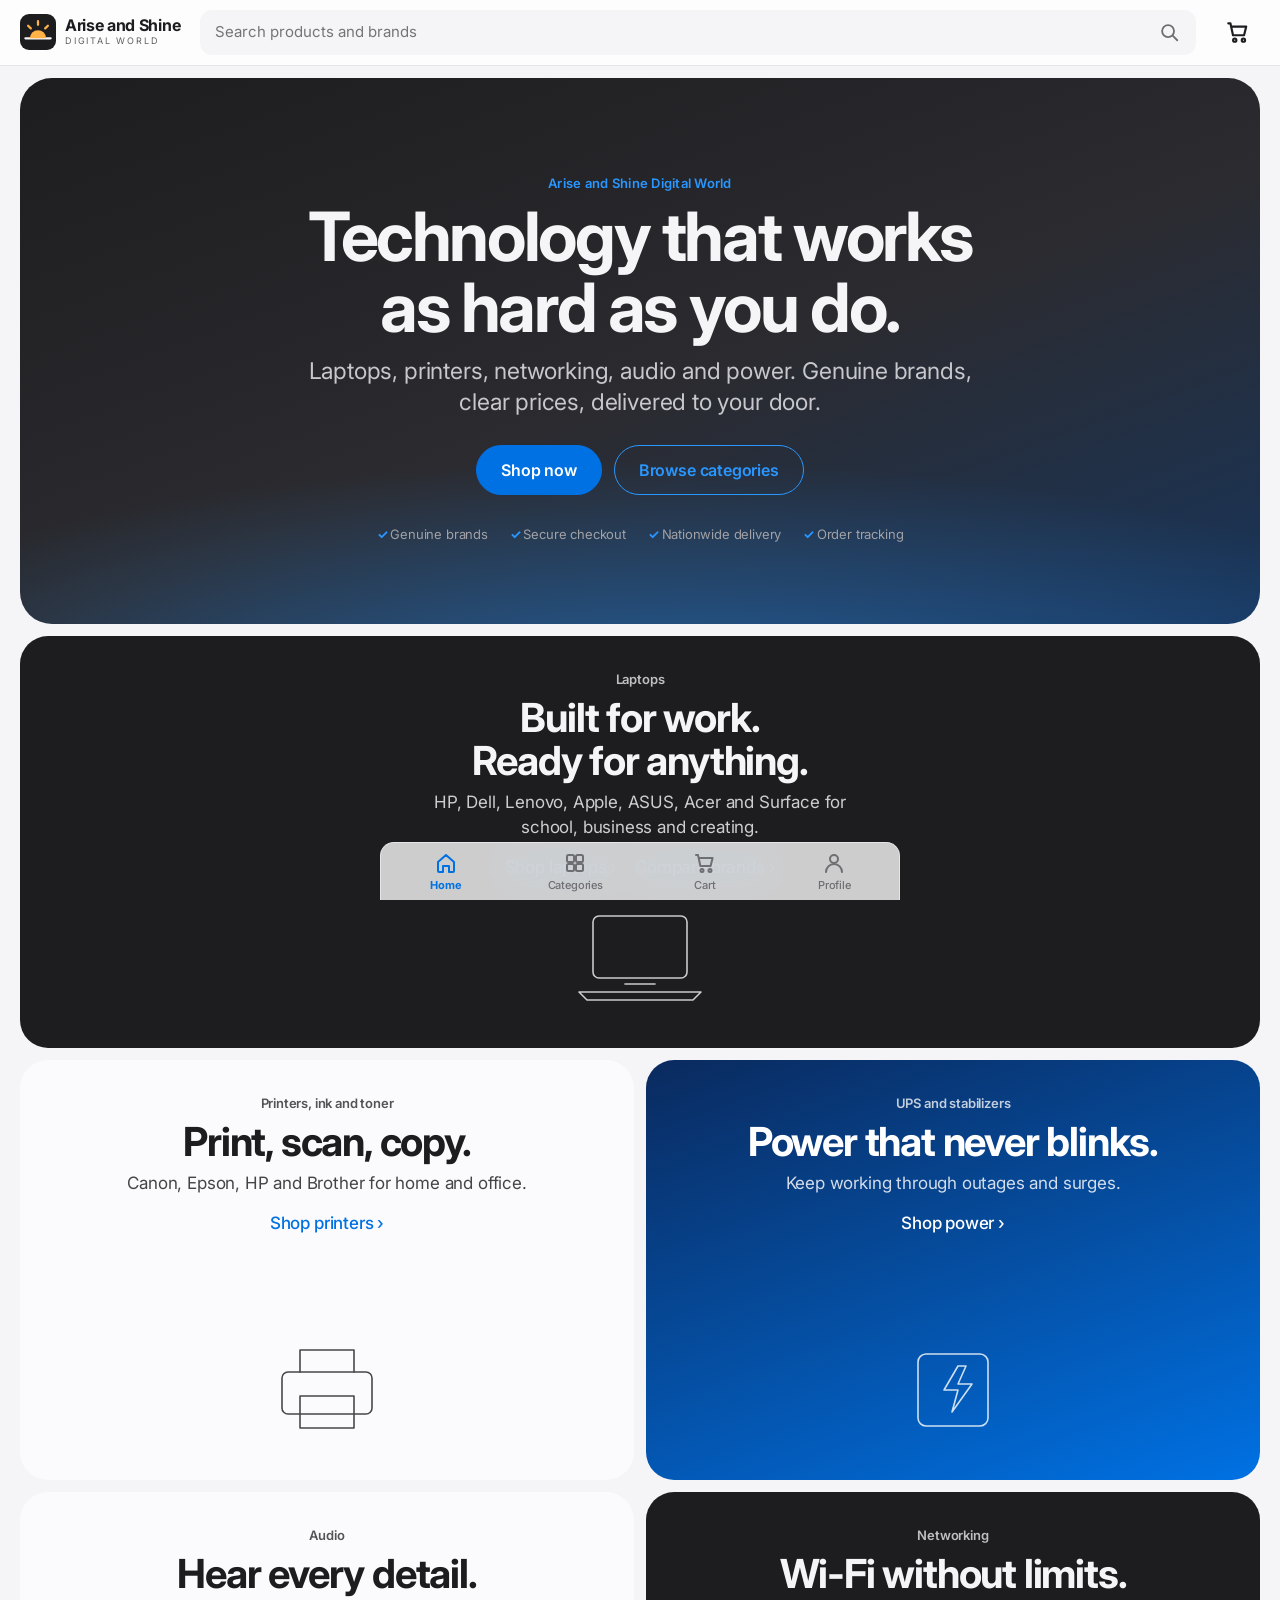
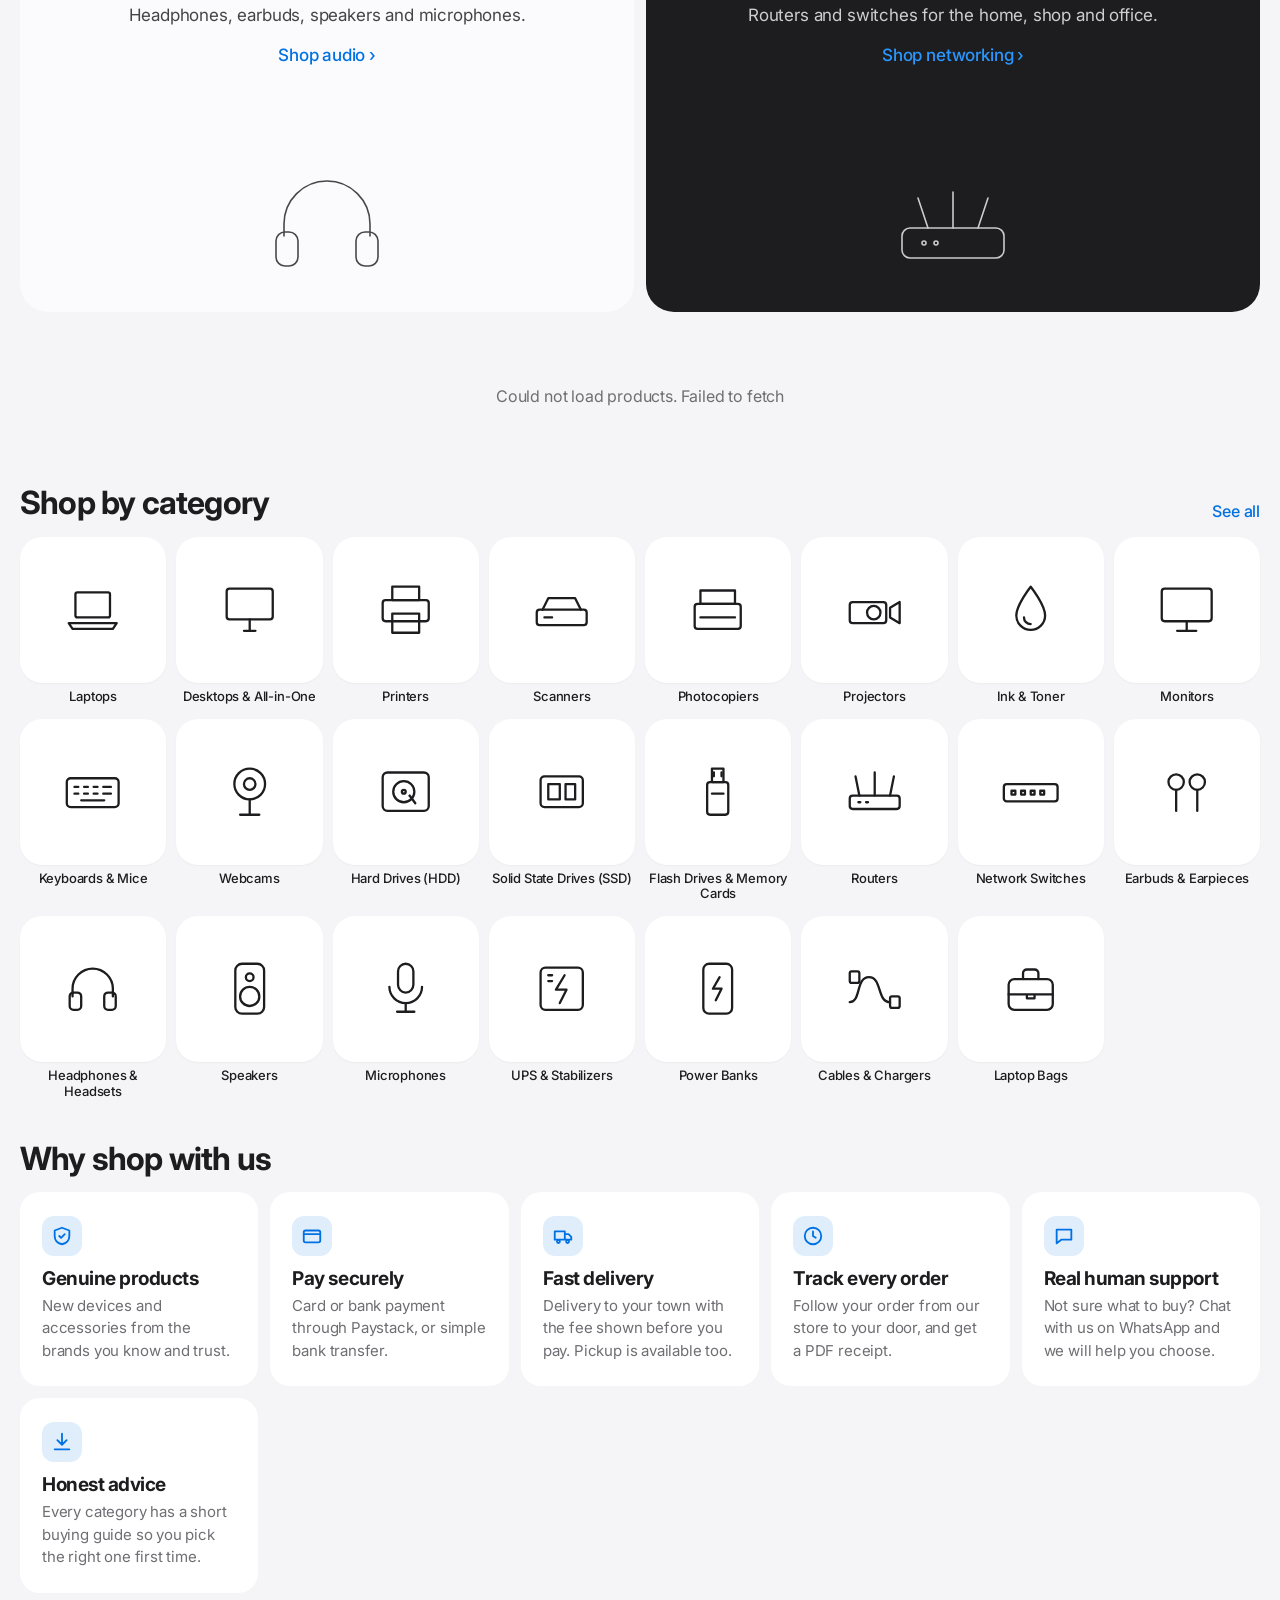
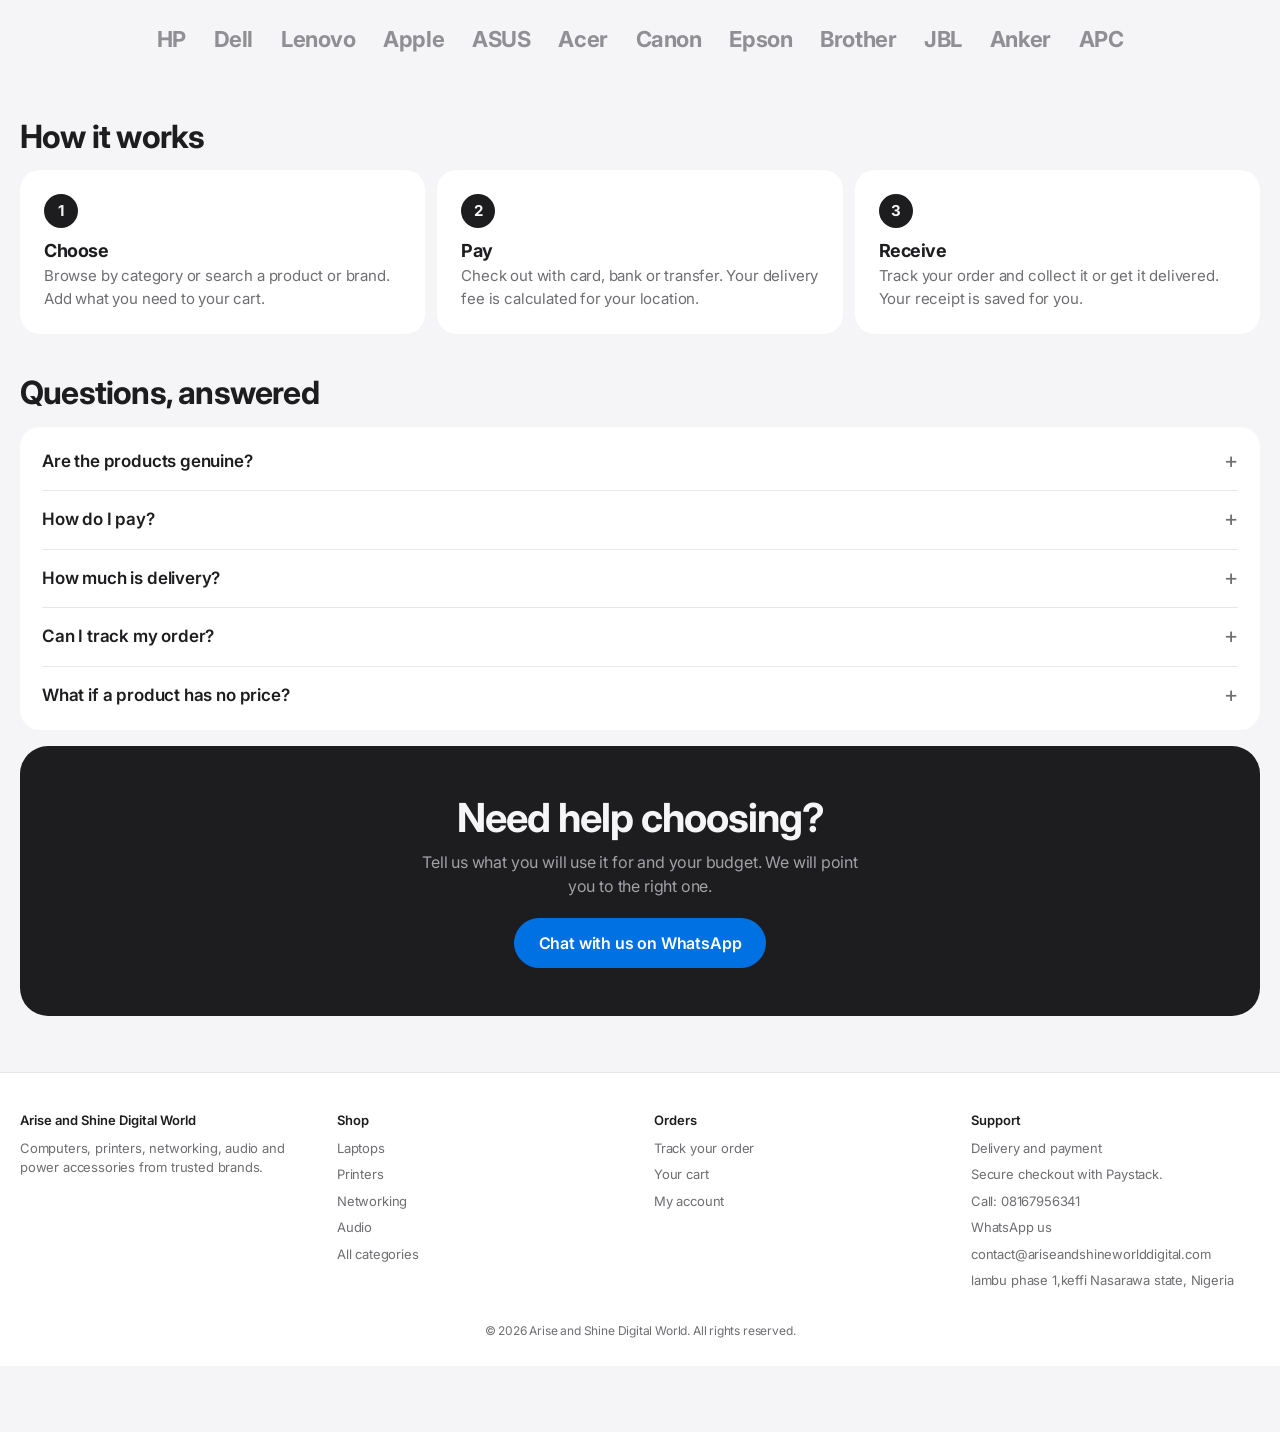
==== commit 5bb2060d: "Update assets from assets-update.zip" ====
--- a/index.html
+++ b/index.html
@@ -3,39 +3,105 @@
 <title>Arise and Shine Digital World</title>
 <meta name="description" content="Laptops, printers, networking, audio and power accessories from HP, Dell, Lenovo, Apple, Canon, Epson, JBL, Anker and more.">
 <link rel="preconnect" href="https://fonts.googleapis.com"><link rel="preconnect" href="https://fonts.gstatic.com" crossorigin>
-<link rel="stylesheet" href="https://fonts.googleapis.com/css2?family=Bricolage+Grotesque:wght@600;800&family=DM+Sans:wght@400;500;700&display=swap">
-<link rel="stylesheet" href="assets/style.css?v=3"></head>
+<link rel="stylesheet" href="https://fonts.googleapis.com/css2?family=Inter:wght@400;500;600;700&display=swap">
+<link rel="stylesheet" href="assets/style.css?v=4"></head>
 <body>
 <div id="site-header"></div>
 
 <main class="wrap">
-  <section class="banner" aria-roledescription="carousel" aria-label="Featured">
-    <div class="slides" id="slides">
-      <a class="slide" href="shop.html?cat=laptops" style="background:linear-gradient(120deg,#12284a,#2b5aa6)"><h2>Laptops for work, school and creating</h2><p>HP, Dell, Lenovo, Apple, ASUS, Acer and Surface.</p><span class="go">Shop laptops</span></a>
-      <a class="slide" href="shop.html?cat=printers" style="background:linear-gradient(120deg,#5a2a0a,#d9480f)"><h2>Printers, ink and toner</h2><p>Print, scan and copy with Canon, Epson, HP and Brother.</p><span class="go">Shop printers</span></a>
-      <a class="slide" href="shop.html?cat=ups-stabilizers" style="background:linear-gradient(120deg,#0f3d2e,#1b8a5f)"><h2>Keep working when the power goes</h2><p>UPS, stabilizers and power banks from APC, Anker and more.</p><span class="go">Shop power</span></a>
-    </div>
-    <div class="dots" id="dots"></div>
+  <section class="hero reveal">
+    <p class="eyebrow">Arise and Shine Digital World</p>
+    <h1>Technology that works as hard as you do.</h1>
+    <p class="lead">Laptops, printers, networking, audio and power. Genuine brands, clear prices, delivered to your door.</p>
+    <div class="cta"><a class="pill" href="shop.html">Shop now</a><a class="pill ghost" href="categories.html">Browse categories</a></div>
+    <div class="trust"><span>Genuine brands</span><span>Secure checkout</span><span>Nationwide delivery</span><span>Order tracking</span></div>
+  </section>
+
+  <section class="bento">
+    <a class="tile dark wide reveal" href="shop.html?cat=laptops">
+      <p class="k">Laptops</p><h2>Built for work.<br>Ready for anything.</h2>
+      <p>HP, Dell, Lenovo, Apple, ASUS, Acer and Surface for school, business and creating.</p>
+      <div class="links"><b>Shop laptops ›</b><b>Compare brands ›</b></div>
+      <div class="art"><svg viewBox="0 0 150 110"><rect x="28" y="14" width="94" height="62" rx="6"/><path d="M14 90h122l-8 8H22z"/><path d="M60 82h30"/></svg></div>
+    </a>
+    <a class="tile warm reveal" href="shop.html?cat=printers">
+      <p class="k">Printers, ink and toner</p><h2>Print, scan, copy.</h2>
+      <p>Canon, Epson, HP and Brother for home and office.</p>
+      <div class="links"><b>Shop printers ›</b></div>
+      <div class="art"><svg viewBox="0 0 150 110"><rect x="30" y="38" width="90" height="42" rx="6"/><path d="M48 38V16h54v22M48 62h54v32H48z"/></svg></div>
+    </a>
+    <a class="tile blue reveal" href="shop.html?cat=ups-stabilizers">
+      <p class="k">UPS and stabilizers</p><h2>Power that never blinks.</h2>
+      <p>Keep working through outages and surges.</p>
+      <div class="links"><b style="color:#fff">Shop power ›</b></div>
+      <div class="art"><svg viewBox="0 0 150 110"><rect x="40" y="20" width="70" height="72" rx="8"/><path d="M80 32l-14 24h14l-6 22 20-28H80l8-18z"/></svg></div>
+    </a>
+    <a class="tile warm reveal" href="shop.html?cat=headphones">
+      <p class="k">Audio</p><h2>Hear every detail.</h2>
+      <p>Headphones, earbuds, speakers and microphones.</p>
+      <div class="links"><b>Shop audio ›</b></div>
+      <div class="art"><svg viewBox="0 0 150 110"><path d="M32 70V58a43 43 0 0 1 86 0v12"/><rect x="24" y="66" width="22" height="34" rx="9"/><rect x="104" y="66" width="22" height="34" rx="9"/></svg></div>
+    </a>
+    <a class="tile dark reveal" href="shop.html?cat=routers">
+      <p class="k">Networking</p><h2>Wi-Fi without limits.</h2>
+      <p>Routers and switches for the home, shop and office.</p>
+      <div class="links"><b>Shop networking ›</b></div>
+      <div class="art"><svg viewBox="0 0 150 110"><rect x="24" y="62" width="102" height="30" rx="8"/><path d="M50 62L40 32M100 62l10-30M75 62V26"/><circle cx="46" cy="77" r="2"/><circle cx="58" cy="77" r="2"/></svg></div>
+    </a>
   </section>
 
   <div id="rails"><div class="shelf plain"><div class="empty">Loading products…</div></div></div>
 
   <section class="shelf plain" id="tiles">
     <div class="sechead"><h2>Shop by category</h2><a href="categories.html">See all</a></div>
-    <div class="catgrid" id="catgrid" style="padding-right:0"></div>
+    <div class="catgrid" id="catgrid"></div>
   </section>
 
-  <section class="how" style="margin-top:12px">
-    <div><h3>Pay securely</h3><p>Card or bank payment through Paystack, or bank transfer.</p></div>
-    <div><h3>Track every order</h3><p>Follow your order from our store to your door.</p></div>
-    <div><h3>Genuine brands</h3><p>Computers and accessories from the brands you know.</p></div>
+  <section class="shelf plain">
+    <div class="sechead"><h2>Why shop with us</h2></div>
+    <div class="how">
+      <div><span class="ico"><svg viewBox="0 0 24 24" aria-hidden="true"><path d="M12 3l8 3v6c0 5-3.5 8-8 9-4.5-1-8-4-8-9V6z"/><path d="M9 12l2 2 4-4"/></svg></span><h3>Genuine products</h3><p>New devices and accessories from the brands you know and trust.</p></div>
+      <div><span class="ico"><svg viewBox="0 0 24 24" aria-hidden="true"><rect x="3" y="6" width="18" height="13" rx="2"/><path d="M3 10h18"/></svg></span><h3>Pay securely</h3><p>Card or bank payment through Paystack, or simple bank transfer.</p></div>
+      <div><span class="ico"><svg viewBox="0 0 24 24" aria-hidden="true"><path d="M3 7h11v9H3zM14 10h4l3 3v3h-7z"/><circle cx="7" cy="18" r="1.6"/><circle cx="17" cy="18" r="1.6"/></svg></span><h3>Fast delivery</h3><p>Delivery to your town with the fee shown before you pay. Pickup is available too.</p></div>
+      <div><span class="ico"><svg viewBox="0 0 24 24" aria-hidden="true"><circle cx="12" cy="12" r="9"/><path d="M12 7v5l3 2"/></svg></span><h3>Track every order</h3><p>Follow your order from our store to your door, and get a PDF receipt.</p></div>
+      <div><span class="ico"><svg viewBox="0 0 24 24" aria-hidden="true"><path d="M4 5h16v11H9l-5 4z"/></svg></span><h3>Real human support</h3><p>Not sure what to buy? Chat with us on WhatsApp and we will help you choose.</p></div>
+      <div><span class="ico"><svg viewBox="0 0 24 24" aria-hidden="true"><path d="M12 3v12M7 10l5 5 5-5M4 20h16"/></svg></span><h3>Honest advice</h3><p>Every category has a short buying guide so you pick the right one first time.</p></div>
+    </div>
+  </section>
+
+  <div class="brandrow reveal" aria-label="Brands we carry"><span>HP</span><span>Dell</span><span>Lenovo</span><span>Apple</span><span>ASUS</span><span>Acer</span><span>Canon</span><span>Epson</span><span>Brother</span><span>JBL</span><span>Anker</span><span>APC</span></div>
+
+  <section class="shelf plain">
+    <div class="sechead"><h2>How it works</h2></div>
+    <div class="steps3">
+      <div class="reveal"><b class="n">1</b><h3>Choose</h3><p>Browse by category or search a product or brand. Add what you need to your cart.</p></div>
+      <div class="reveal"><b class="n">2</b><h3>Pay</h3><p>Check out with card, bank or transfer. Your delivery fee is calculated for your location.</p></div>
+      <div class="reveal"><b class="n">3</b><h3>Receive</h3><p>Track your order and collect it or get it delivered. Your receipt is saved for you.</p></div>
+    </div>
+  </section>
+
+  <section class="shelf plain" id="faq">
+    <div class="sechead"><h2>Questions, answered</h2></div>
+    <div class="faq">
+      <details><summary>Are the products genuine?</summary><p>Yes. We sell computers and accessories from known brands. Ask us on WhatsApp if you want to confirm a specific model.</p></details>
+      <details><summary>How do I pay?</summary><p>Pay by card or bank through Paystack, or choose bank transfer at checkout. Your order is marked paid once the payment is confirmed.</p></details>
+      <details><summary>How much is delivery?</summary><p>The fee depends on your state and town. Pick your location at checkout and you see the exact fee before you pay.</p></details>
+      <details><summary>Can I track my order?</summary><p>Yes. Open Track order and enter your order number and phone number, or sign in to see all your orders in one place.</p></details>
+      <details><summary>What if a product has no price?</summary><p>Add it to your cart and send your list to us on WhatsApp. We reply with the price and availability.</p></details>
+    </div>
+  </section>
+
+  <section class="cta-band reveal">
+    <h2>Need help choosing?</h2>
+    <p>Tell us what you will use it for and your budget. We will point you to the right one.</p>
+    <a class="pill" id="helpbtn" href="categories.html">Browse all products</a>
   </section>
 </main>
 
 <div id="site-footer"></div>
-<script src="config.js"></script><script src="assets/catalog.js?v=3"></script><script src="assets/app.js?v=3"></script>
+<script src="config.js"></script><script src="assets/catalog.js?v=4"></script><script src="assets/app.js?v=4"></script>
 <script>
-A.layout("home", { strip: true });
+A.layout("home", { strip: false });
 
 /* category tiles */
 function tiles() {
@@ -45,22 +111,8 @@
 }
 tiles(); A.onCats(tiles);
 
-/* banner */
-(function () {
-  var slides = document.getElementById("slides"), n = slides.children.length, i = 0, t;
-  var dots = document.getElementById("dots");
-  dots.innerHTML = Array.prototype.map.call(slides.children, function (_, k) { return '<button class="dot" aria-label="Slide ' + (k + 1) + '" data-k="' + k + '"></button>'; }).join("");
-  function go(k) {
-    i = (k + n) % n; slides.style.transform = "translateX(-" + i * 100 + "%)";
-    Array.prototype.forEach.call(dots.children, function (d, j) { d.setAttribute("aria-current", j === i); });
-  }
-  dots.addEventListener("click", function (e) { var b = e.target.closest("[data-k]"); if (b) { go(+b.dataset.k); restart(); } });
-  function restart() {
-    clearInterval(t);
-    if (!window.matchMedia("(prefers-reduced-motion: reduce)").matches) t = setInterval(function () { go(i + 1); }, 5000);
-  }
-  go(0); restart();
-})();
+/* chat button */
+(function () { var b = document.getElementById("helpbtn"), w = A.C.whatsapp; if (w) { b.href = "https://wa.me/" + w + "?text=" + encodeURIComponent("Hello, I need help choosing a product."); b.target = "_blank"; b.rel = "noopener"; b.textContent = "Chat with us on WhatsApp"; } })();
 
 /* product rails: first the categories people shop most, products visible straight away */
 var RAILS = ["laptops", "printers", "monitors", "ssd", "routers", "headphones", "ups-stabilizers", "power-banks", "keyboards-mice", "cables-chargers"];
--- a/assets/style.css
+++ b/assets/style.css
@@ -208,3 +208,175 @@
 @media (max-width:820px){.layout2{grid-template-columns:1fr}}
 @media (max-width:520px){.two{grid-template-columns:1fr}.steps div{font-size:11px}}
 @media (prefers-reduced-motion:no-preference){.card{transition:box-shadow .15s}.card:hover{box-shadow:0 4px 14px rgba(0,0,0,.12)}}
+
+/* ===== Modern retail layer (v4): clean, spacious, Apple-store feel ===== */
+:root{
+  --bg:#f5f5f7;--surface:#fff;--ink:#1d1d1f;--muted:#6e6e73;--line:#e5e5ea;
+  --accent:#0071e3;--accent-ink:#fff;--header:rgba(255,255,255,.78);--header-ink:#1d1d1f;--sun:#0071e3;
+  --radius:20px;--shadow:0 2px 10px rgba(0,0,0,.05),0 12px 32px rgba(0,0,0,.06);
+  --font-display:"Inter","SF Pro Display",-apple-system,BlinkMacSystemFont,"Segoe UI",system-ui,sans-serif;
+  --font-body:"Inter","SF Pro Text",-apple-system,BlinkMacSystemFont,"Segoe UI",system-ui,sans-serif;
+}
+@media (prefers-color-scheme:dark){:root{
+  --bg:#000;--surface:#161618;--ink:#f5f5f7;--muted:#a1a1a6;--line:#2c2c2e;
+  --accent:#2997ff;--accent-ink:#fff;--header:rgba(22,22,24,.78);--sun:#2997ff;
+  --shadow:0 2px 10px rgba(0,0,0,.4)}}
+html{-webkit-text-size-adjust:100%;scroll-behavior:smooth}
+body{font-size:16px;line-height:1.5;letter-spacing:-.011em;-webkit-font-smoothing:antialiased}
+h1,h2,h3{letter-spacing:-.025em;font-weight:700}
+.demo{background:var(--ink);color:var(--bg);font-size:12px}
+
+/* glass header */
+header.site{background:var(--header);color:var(--header-ink);-webkit-backdrop-filter:saturate(180%) blur(20px);backdrop-filter:saturate(180%) blur(20px);border-bottom:1px solid var(--line)}
+header.site .wrap{padding-block:10px}
+.logo b{font-weight:700;font-size:16px;letter-spacing:-.02em}
+.logo small{letter-spacing:.2em;font-size:9px}
+.logo svg rect{fill:var(--ink)}
+.logo svg path:nth-of-type(1){stroke:var(--bg)}
+.hcart{color:var(--ink);border-radius:50%}
+.hcart:hover{background:var(--bg)}
+.badge{background:var(--accent)}
+.searchbar{background:var(--bg);border-radius:12px;border:1px solid transparent}
+.searchbar:focus-within{border-color:var(--accent);background:var(--surface)}
+.searchbar input{background:transparent;color:var(--ink);padding:10px 14px}
+.searchbar button{background:transparent;color:var(--muted)}
+.catstrip{background:transparent;border-bottom:1px solid var(--line)}
+.sc .ic{background:var(--surface);border:1px solid var(--line);color:var(--ink)}
+.sc.on{border-bottom-color:var(--ink)}
+
+/* hero */
+.hero{margin-top:12px;border-radius:28px;overflow:hidden;background:linear-gradient(160deg,#1d1d1f 0%,#2b2b30 55%,#0b3a75 130%);color:#f5f5f7;text-align:center;padding:56px 22px 44px;position:relative;isolation:isolate}
+.hero:before{content:"";position:absolute;inset:auto -20% -60% -20%;height:90%;background:radial-gradient(closest-side,rgba(41,151,255,.45),transparent);z-index:-1}
+.hero .eyebrow{font-size:13px;font-weight:600;color:#2997ff;letter-spacing:.02em;margin:0 0 8px}
+.hero h1{font-size:clamp(34px,8vw,68px);line-height:1.04;font-weight:700;letter-spacing:-.035em;max-width:14em;margin:0 auto}
+.hero p.lead{font-size:clamp(17px,2.6vw,23px);color:#c7c7cc;max-width:30em;margin:14px auto 0;line-height:1.35}
+.hero .cta{display:flex;gap:12px;justify-content:center;flex-wrap:wrap;margin-top:26px}
+.pill{display:inline-block;padding:12px 24px;border-radius:99px;font-weight:600;font-size:16px;text-decoration:none;background:var(--accent);color:#fff;border:1px solid var(--accent)}
+.pill.ghost{background:transparent;color:#2997ff;border-color:#2997ff}
+.pill:hover{filter:brightness(1.08)}
+.trust{display:flex;gap:8px 22px;justify-content:center;flex-wrap:wrap;margin-top:30px;font-size:13px;color:#a1a1a6}
+.trust span:before{content:"✓ ";color:#2997ff;font-weight:700}
+@media (min-width:820px){.hero{padding:96px 40px 80px;border-radius:32px}}
+
+/* feature tiles (bento) */
+.bento{display:grid;gap:12px;margin-top:12px;grid-template-columns:1fr}
+@media (min-width:760px){.bento{grid-template-columns:1fr 1fr}.bento .wide{grid-column:1/-1}}
+.tile{border-radius:28px;padding:34px 26px 30px;text-decoration:none;display:flex;flex-direction:column;align-items:center;text-align:center;min-height:340px;position:relative;overflow:hidden;background:var(--surface);color:var(--ink)}
+.tile.dark{background:#1d1d1f;color:#f5f5f7}
+.tile.blue{background:linear-gradient(160deg,#0a2a5e,#0071e3);color:#fff}
+.tile.warm{background:#fbfbfd;color:var(--ink)}
+@media (prefers-color-scheme:dark){.tile.warm{background:#1c1c1e}}
+.tile .k{font-size:13px;font-weight:600;opacity:.75;margin:0 0 6px}
+.tile h2{font-size:clamp(26px,5vw,40px);line-height:1.08;font-weight:700;letter-spacing:-.03em}
+.tile p{margin:8px 0 0;font-size:17px;opacity:.82;max-width:26em}
+.tile .links{display:flex;gap:18px;margin-top:14px;font-size:17px;font-weight:500}
+.tile .links b{color:#2997ff;font-weight:500}
+.tile.warm .links b{color:var(--accent)}
+.tile .art{margin-top:auto;padding-top:22px;opacity:.95}
+.tile .art svg{width:150px;height:110px;fill:none;stroke:currentColor;stroke-width:1.6;stroke-linecap:round;stroke-linejoin:round;opacity:.85}
+@media (min-width:760px){.tile{min-height:420px}.tile.wide{min-height:380px}}
+
+/* section headings */
+.shelf{background:transparent;border:0;border-radius:0;padding:28px 0 4px 0;margin-top:8px}
+.shelf.plain{padding:28px 0 4px}
+.sechead{padding-right:0;margin-bottom:14px;align-items:flex-end}
+.sechead h2{font-size:clamp(24px,4vw,32px);font-weight:700}
+.sechead a{color:var(--accent);font-size:16px;font-weight:500}
+.sechead a:hover{text-decoration:underline}
+.rail{gap:14px;padding-right:12px;padding-bottom:18px;margin-right:-12px;padding-left:2px}
+.rail .card{flex-basis:200px;border-color:transparent}
+@media (min-width:820px){.rail .card{flex-basis:250px}.rail{margin-right:-20px}}
+
+/* product cards */
+.card{border-radius:var(--radius);border:0;background:var(--surface);box-shadow:0 1px 2px rgba(0,0,0,.04)}
+.card .body{padding:6px 16px 16px;gap:3px}
+.media{border-radius:var(--radius) var(--radius) 0 0;background:var(--surface)}
+.media.has-img{background:#fff}
+.media img{padding:10px}
+.brand{font-size:11px;letter-spacing:.08em;color:var(--muted);font-weight:600}
+.card h3{font-family:var(--font-body);font-size:15px;font-weight:600;letter-spacing:-.01em;order:2;min-height:2.6em}
+.card .brand{order:1}
+.card .price{order:3;font-size:17px;font-weight:600;margin-top:4px}
+.card .cbtn{order:4}
+.cbtn{background:var(--accent);border-radius:99px;padding:9px 12px;font-weight:600;font-size:14px}
+.cbtn:hover{filter:brightness(1.08)}
+.cbtn.alt{border-color:var(--line)}
+@media (prefers-reduced-motion:no-preference){.card{transition:transform .25s ease,box-shadow .25s ease}.card:hover{transform:translateY(-3px);box-shadow:var(--shadow)}}
+.grid{gap:14px}
+@media (min-width:820px){.grid{gap:20px}}
+
+/* category tiles */
+.catgrid{gap:14px 10px;padding-right:0}
+.cat .media{border-radius:22px;background:var(--surface);color:var(--ink);box-shadow:0 1px 2px rgba(0,0,0,.04)}
+.cat b{font-weight:500;font-size:13px}
+
+/* value strip */
+.how{gap:12px}
+.how div{border:0;border-radius:var(--radius);padding:24px 22px;background:var(--surface)}
+.how h3{font-size:19px;margin-bottom:4px}
+.how p{font-size:15px}
+.how .ico{width:40px;height:40px;border-radius:12px;background:color-mix(in srgb,var(--accent) 12%,var(--surface));color:var(--accent);display:grid;place-items:center;margin-bottom:12px}
+.how .ico svg{width:22px;height:22px;fill:none;stroke:currentColor;stroke-width:2;stroke-linecap:round;stroke-linejoin:round}
+
+/* brands, steps, faq */
+.brandrow{display:flex;flex-wrap:wrap;gap:10px 28px;justify-content:center;padding:26px 8px;color:var(--muted);font-weight:700;font-size:clamp(16px,3vw,22px);letter-spacing:-.02em}
+.brandrow span{opacity:.75}
+.steps3{display:grid;gap:12px;grid-template-columns:repeat(auto-fit,minmax(220px,1fr))}
+.steps3 div{background:var(--surface);border-radius:var(--radius);padding:24px}
+.steps3 b.n{display:grid;place-items:center;width:34px;height:34px;border-radius:50%;background:var(--ink);color:var(--bg);font-size:15px;margin-bottom:12px}
+.steps3 h3{font-size:18px;margin-bottom:4px}
+.steps3 p{margin:0;color:var(--muted);font-size:15px}
+.faq{background:var(--surface);border-radius:var(--radius);padding:6px 22px}
+.faq details{border-bottom:1px solid var(--line);padding:16px 0}
+.faq details:last-child{border-bottom:0}
+.faq summary{cursor:pointer;font-weight:600;font-size:17px;list-style:none;display:flex;justify-content:space-between;gap:12px}
+.faq summary::-webkit-details-marker{display:none}
+.faq summary:after{content:"+";font-size:22px;line-height:1;color:var(--muted);font-weight:400}
+.faq details[open] summary:after{content:"–"}
+.faq p{margin:10px 0 0;color:var(--muted);font-size:15px}
+.cta-band{margin-top:12px;border-radius:28px;background:#1d1d1f;color:#f5f5f7;text-align:center;padding:48px 22px}
+.cta-band h2{font-size:clamp(26px,5vw,40px)}
+.cta-band p{color:#a1a1a6;margin:8px auto 20px;max-width:28em}
+
+/* buttons and forms */
+.btn{border-radius:12px;font-weight:600}
+.btn.primary{background:var(--accent);border-color:var(--accent)}
+.btn.yellow{background:var(--ink);border-color:var(--ink);color:var(--bg)}
+.btn.deep{background:var(--ink);border-color:var(--ink);color:var(--bg)}
+.panel,.buybox,.tips,.pp .gal,.tablewrap,details.tips{border-radius:var(--radius);border-color:transparent}
+.panel,.buybox{box-shadow:0 1px 2px rgba(0,0,0,.04)}
+.field input,.field select,.field textarea{border-radius:12px;background:var(--bg);border-color:transparent;padding:12px 14px}
+.field input:focus,.field select:focus,.field textarea:focus{border-color:var(--accent);background:var(--surface);outline:0}
+.chip{border-radius:99px;background:var(--surface);border-color:transparent}
+.chip[aria-pressed="true"],.chip.on{background:var(--ink);color:var(--bg)}
+.titlebar h1{font-size:clamp(28px,5vw,40px);font-weight:700;letter-spacing:-.03em}
+.titlebar{padding-block:26px 14px}
+.opt{border-radius:14px}
+
+/* product page */
+.pp{gap:24px;margin-top:14px}
+.pp .gal{padding:10px;background:#fff}
+.pp h1{font-size:clamp(26px,4vw,38px);font-weight:700;letter-spacing:-.03em;line-height:1.1;margin:4px 0 6px}
+.buybox{position:sticky;top:90px;padding:22px}
+.buybox .price{font-size:32px;font-weight:700}
+.specs{display:grid;gap:0;margin-top:18px;background:var(--surface);border-radius:var(--radius);padding:4px 18px}
+.specs div{display:flex;justify-content:space-between;gap:14px;padding:13px 0;border-bottom:1px solid var(--line);font-size:15px}
+.specs div:last-child{border-bottom:0}
+.specs span{color:var(--muted)}
+.perks{display:grid;gap:10px;margin-top:6px;padding:0;list-style:none;font-size:14px;color:var(--muted)}
+.perks li{display:flex;gap:10px;align-items:flex-start}
+.perks li:before{content:"✓";color:var(--ok);font-weight:700}
+
+/* footer */
+footer.site{background:var(--surface);color:var(--muted);margin-top:56px;border-top:1px solid var(--line)}
+footer.site .wrap{grid-template-columns:repeat(auto-fit,minmax(170px,1fr));gap:28px;padding-block:40px 24px}
+footer.site h3{color:var(--ink);font-size:13px;font-weight:600;letter-spacing:0;margin-bottom:10px}
+footer.site p,footer.site a{color:var(--muted);font-size:13px;margin-bottom:7px}
+footer.site a:hover{color:var(--ink);text-decoration:underline}
+.copy{background:var(--surface);color:var(--muted);font-size:12px;padding:0 16px 26px}
+
+/* tab bar as frosted glass */
+.tabbar{background:var(--header);-webkit-backdrop-filter:saturate(180%) blur(20px);backdrop-filter:saturate(180%) blur(20px);border-top:1px solid var(--line)}
+.tabbar a{font-weight:500}
+.toast{background:var(--ink);color:var(--bg);font-weight:500}
+@media (prefers-reduced-motion:no-preference){.reveal{opacity:0;transform:translateY(18px);transition:opacity .7s ease,transform .7s ease}.reveal.in{opacity:1;transform:none}}
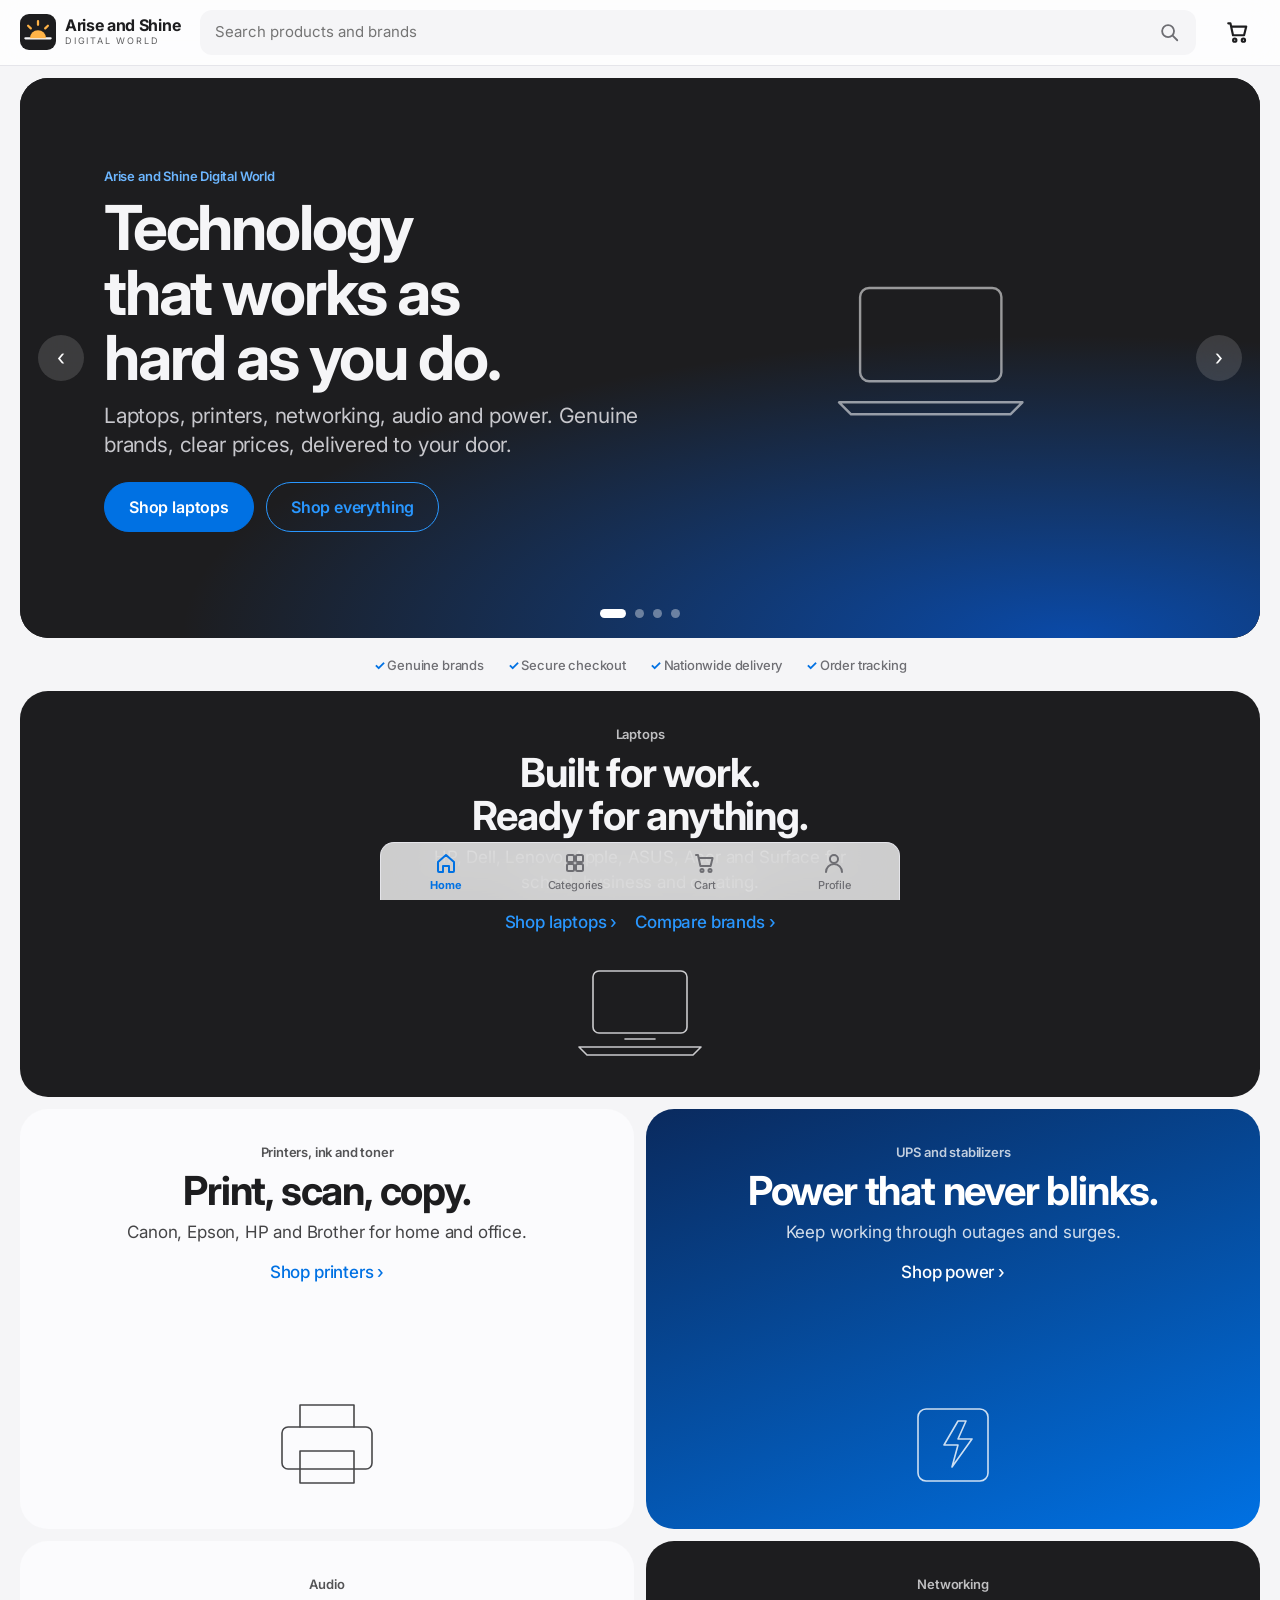
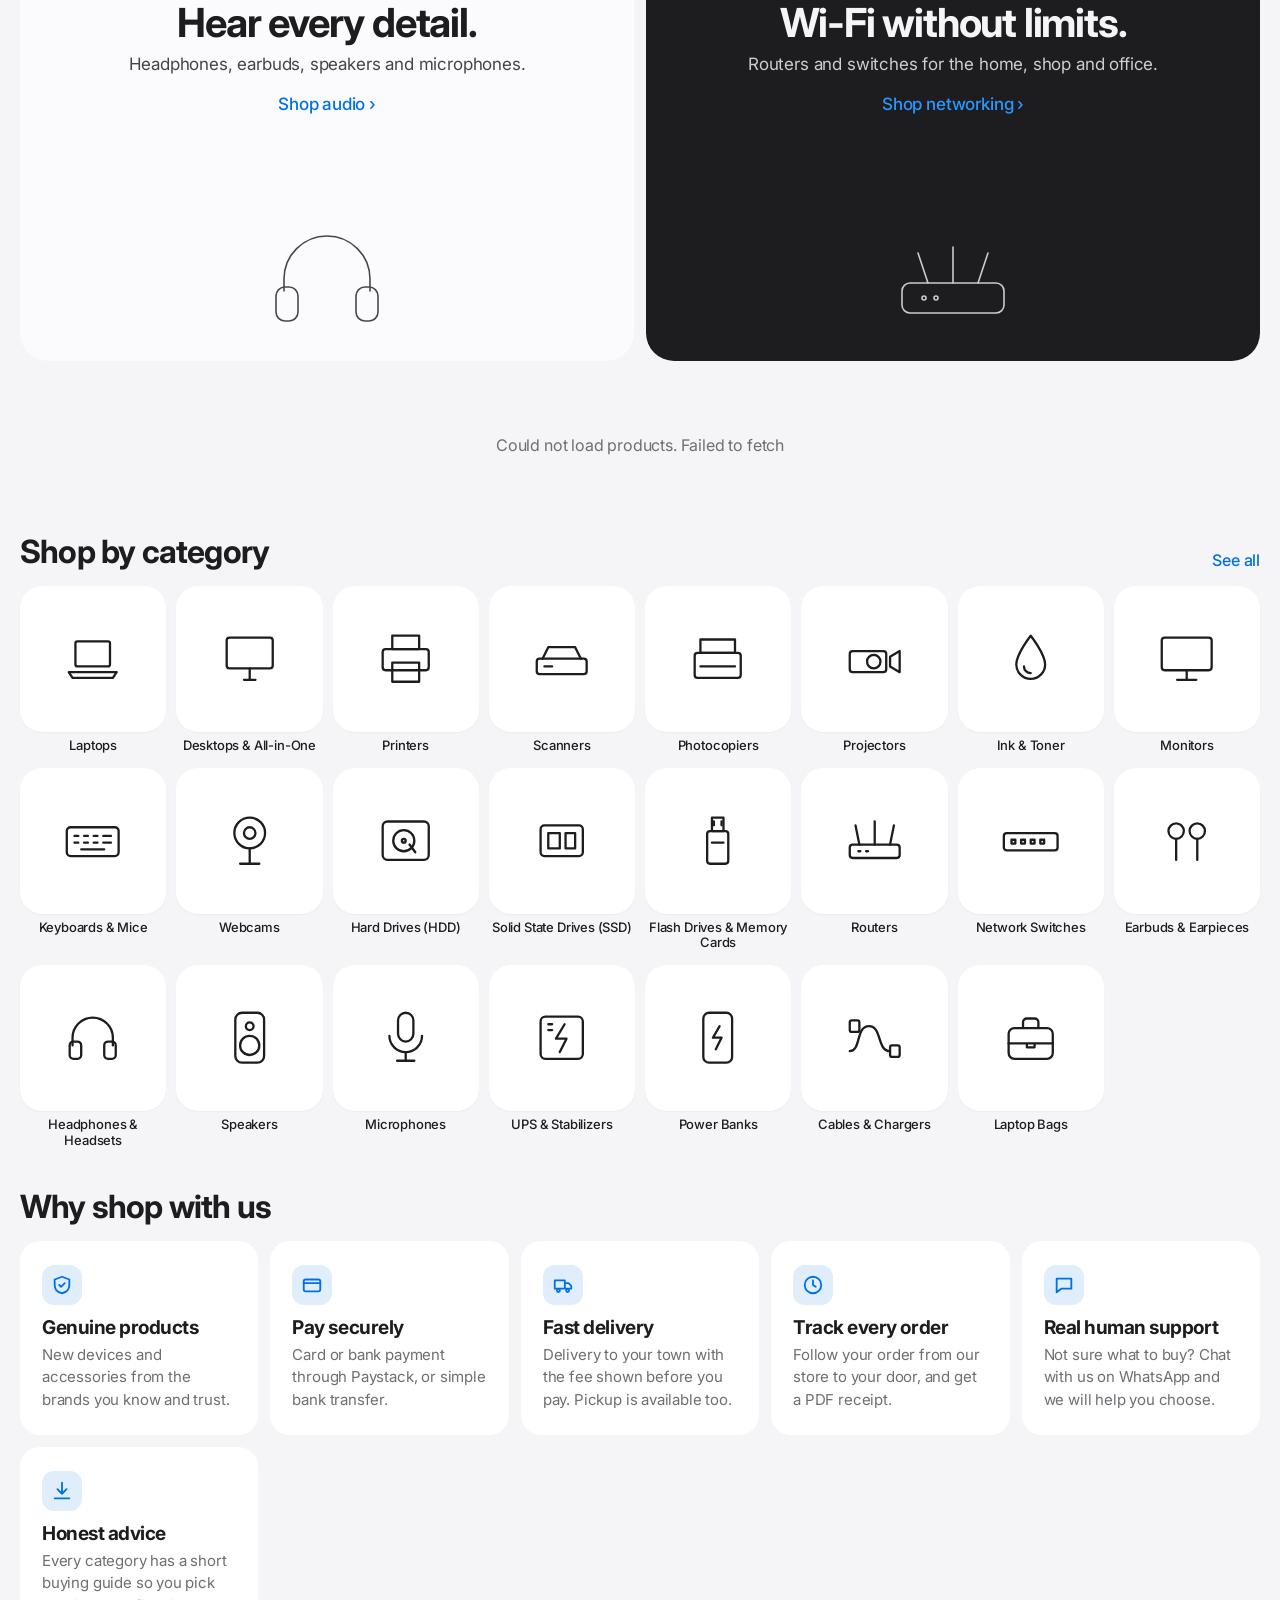
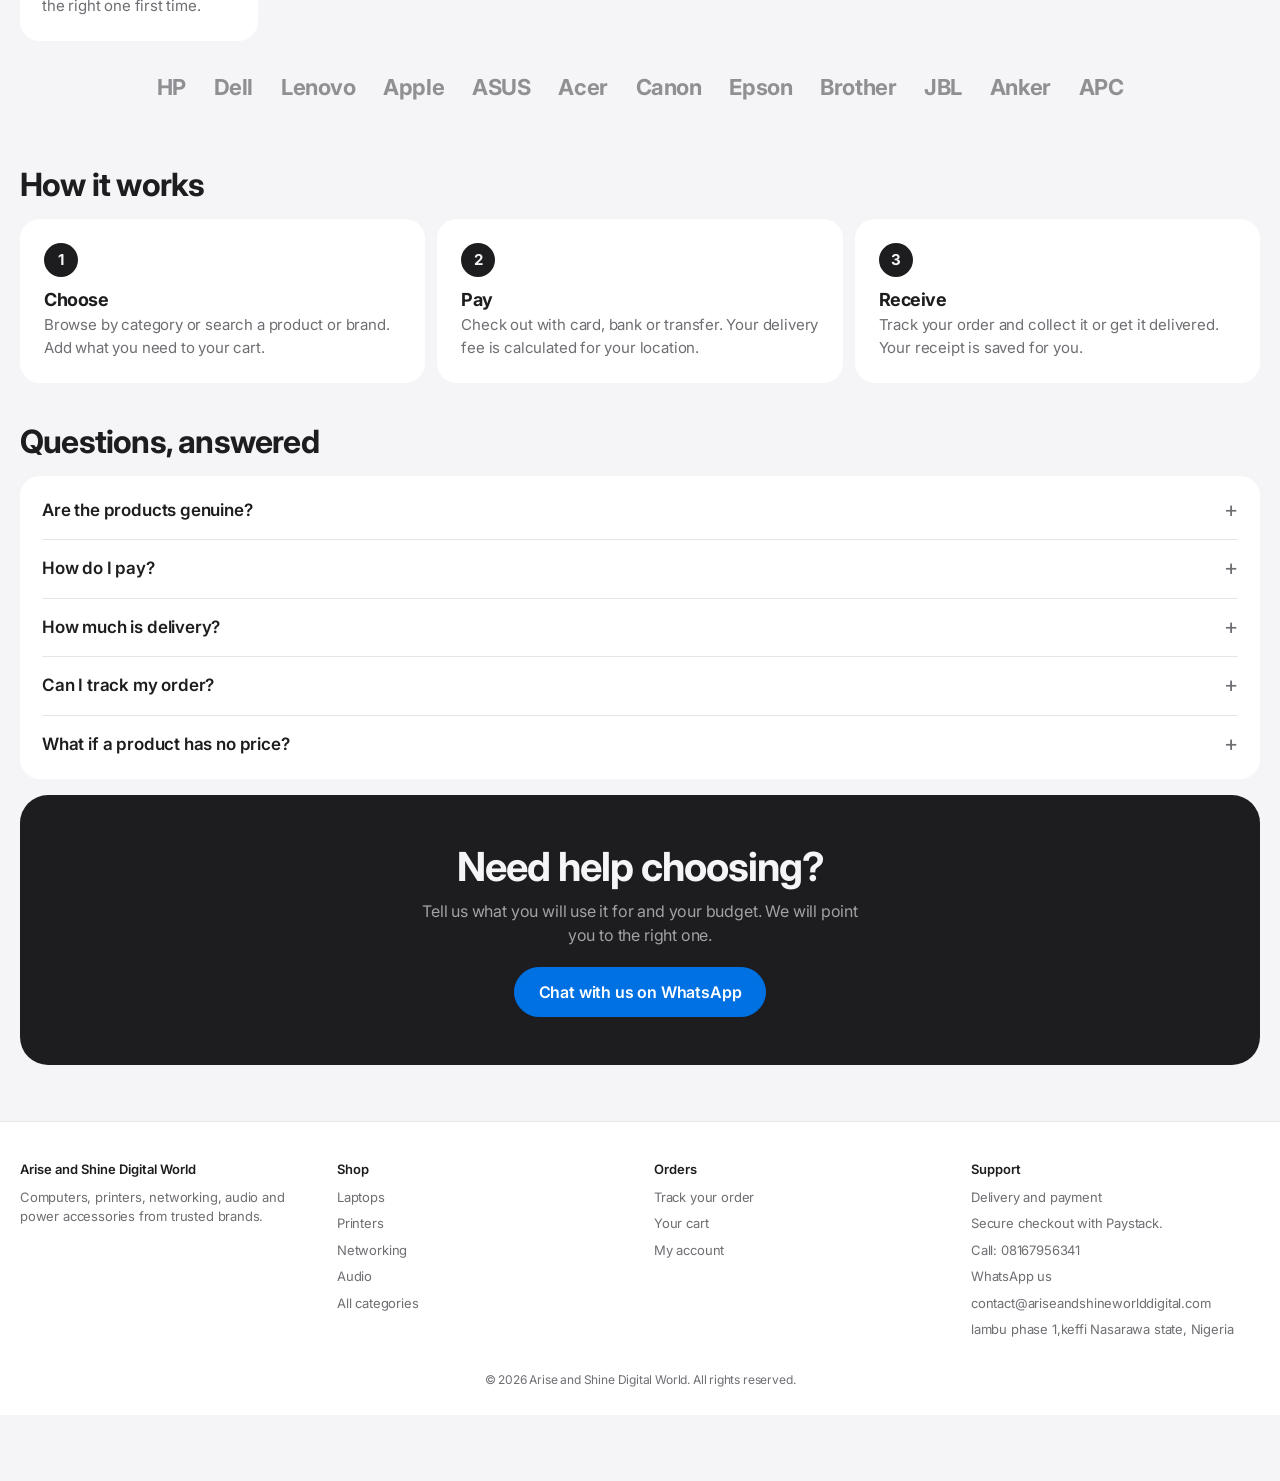
==== commit 1679d397: "Update assets from assets-update.zip" ====
--- a/index.html
+++ b/index.html
@@ -4,49 +4,70 @@
 <meta name="description" content="Laptops, printers, networking, audio and power accessories from HP, Dell, Lenovo, Apple, Canon, Epson, JBL, Anker and more.">
 <link rel="preconnect" href="https://fonts.googleapis.com"><link rel="preconnect" href="https://fonts.gstatic.com" crossorigin>
 <link rel="stylesheet" href="https://fonts.googleapis.com/css2?family=Inter:wght@400;500;600;700&display=swap">
-<link rel="stylesheet" href="assets/style.css?v=4"></head>
+<link rel="stylesheet" href="assets/style.css?v=5"></head>
 <body>
 <div id="site-header"></div>
 
 <main class="wrap">
-  <section class="hero reveal">
-    <p class="eyebrow">Arise and Shine Digital World</p>
-    <h1>Technology that works as hard as you do.</h1>
-    <p class="lead">Laptops, printers, networking, audio and power. Genuine brands, clear prices, delivered to your door.</p>
-    <div class="cta"><a class="pill" href="shop.html">Shop now</a><a class="pill ghost" href="categories.html">Browse categories</a></div>
-    <div class="trust"><span>Genuine brands</span><span>Secure checkout</span><span>Nationwide delivery</span><span>Order tracking</span></div>
+  <section class="hero2 reveal" aria-roledescription="carousel" aria-label="Featured">
+    <div class="hslides" id="hslides">
+      <div class="hslide s1">
+        <div class="htext"><p class="eyebrow">Arise and Shine Digital World</p><h1>Technology that works as hard as you do.</h1><p class="lead">Laptops, printers, networking, audio and power. Genuine brands, clear prices, delivered to your door.</p>
+          <div class="cta"><a class="pill" href="shop.html?cat=laptops">Shop laptops</a><a class="pill ghost" href="shop.html">Shop everything</a></div></div>
+        <div class="hphoto" data-photo="Laptop|Ultrabook" data-slug="laptops" data-alt="Laptops"><svg viewBox="0 0 150 110" aria-hidden="true"><rect x="28" y="14" width="94" height="62" rx="6"/><path d="M14 90h122l-8 8H22z"/></svg></div>
+      </div>
+      <div class="hslide s2">
+        <div class="htext"><p class="eyebrow">Printers, ink and toner</p><h2>Print, scan and copy with ease.</h2><p class="lead">Canon, Epson, HP and Brother for home, school and office.</p>
+          <div class="cta"><a class="pill" href="shop.html?cat=printers">Shop printers</a><a class="pill ghost" href="shop.html">Shop everything</a></div></div>
+        <div class="hphoto" data-photo="Printer_(computing)|Inkjet_printing" data-slug="printers" data-alt="Printers"><svg viewBox="0 0 150 110" aria-hidden="true"><rect x="30" y="38" width="90" height="42" rx="6"/><path d="M48 38V16h54v22M48 62h54v32H48z"/></svg></div>
+      </div>
+      <div class="hslide s3">
+        <div class="htext"><p class="eyebrow">UPS and stabilizers</p><h2>Keep working when the power goes.</h2><p class="lead">Protect your equipment from surges and outages with APC, Anker and more.</p>
+          <div class="cta"><a class="pill" href="shop.html?cat=ups-stabilizers">Shop power</a><a class="pill ghost" href="shop.html">Shop everything</a></div></div>
+        <div class="hphoto" data-photo="Uninterruptible_power_supply|Voltage_regulator" data-slug="ups-stabilizers" data-alt="UPS"><svg viewBox="0 0 150 110" aria-hidden="true"><rect x="40" y="20" width="70" height="72" rx="8"/><path d="M80 32l-14 24h14l-6 22 20-28H80l8-18z"/></svg></div>
+      </div>
+      <div class="hslide s4">
+        <div class="htext"><p class="eyebrow">Audio</p><h2>Hear every detail.</h2><p class="lead">Headphones, earbuds, speakers and microphones from JBL, Sony and more.</p>
+          <div class="cta"><a class="pill" href="shop.html?cat=headphones">Shop audio</a><a class="pill ghost" href="shop.html">Shop everything</a></div></div>
+        <div class="hphoto" data-photo="Headphones|Headset_(audio)" data-slug="headphones" data-alt="Headphones"><svg viewBox="0 0 150 110" aria-hidden="true"><path d="M32 70V58a43 43 0 0 1 86 0v12"/><rect x="24" y="66" width="22" height="34" rx="9"/><rect x="104" y="66" width="22" height="34" rx="9"/></svg></div>
+      </div>
+    </div>
+    <button class="harrow prev" id="hprev" aria-label="Previous slide">‹</button>
+    <button class="harrow next" id="hnext" aria-label="Next slide">›</button>
+    <div class="hdots" id="hdots"></div>
   </section>
+  <div class="trustbar"><span>Genuine brands</span><span>Secure checkout</span><span>Nationwide delivery</span><span>Order tracking</span></div>
 
   <section class="bento">
     <a class="tile dark wide reveal" href="shop.html?cat=laptops">
       <p class="k">Laptops</p><h2>Built for work.<br>Ready for anything.</h2>
       <p>HP, Dell, Lenovo, Apple, ASUS, Acer and Surface for school, business and creating.</p>
       <div class="links"><b>Shop laptops ›</b><b>Compare brands ›</b></div>
-      <div class="art"><svg viewBox="0 0 150 110"><rect x="28" y="14" width="94" height="62" rx="6"/><path d="M14 90h122l-8 8H22z"/><path d="M60 82h30"/></svg></div>
+      <div class="art" data-photo="Laptop|Ultrabook" data-slug="laptops" data-alt="Laptops"><svg viewBox="0 0 150 110"><rect x="28" y="14" width="94" height="62" rx="6"/><path d="M14 90h122l-8 8H22z"/><path d="M60 82h30"/></svg></div>
     </a>
     <a class="tile warm reveal" href="shop.html?cat=printers">
       <p class="k">Printers, ink and toner</p><h2>Print, scan, copy.</h2>
       <p>Canon, Epson, HP and Brother for home and office.</p>
       <div class="links"><b>Shop printers ›</b></div>
-      <div class="art"><svg viewBox="0 0 150 110"><rect x="30" y="38" width="90" height="42" rx="6"/><path d="M48 38V16h54v22M48 62h54v32H48z"/></svg></div>
+      <div class="art" data-photo="Printer_(computing)|Inkjet_printing" data-slug="printers" data-alt="Printers"><svg viewBox="0 0 150 110"><rect x="30" y="38" width="90" height="42" rx="6"/><path d="M48 38V16h54v22M48 62h54v32H48z"/></svg></div>
     </a>
     <a class="tile blue reveal" href="shop.html?cat=ups-stabilizers">
       <p class="k">UPS and stabilizers</p><h2>Power that never blinks.</h2>
       <p>Keep working through outages and surges.</p>
       <div class="links"><b style="color:#fff">Shop power ›</b></div>
-      <div class="art"><svg viewBox="0 0 150 110"><rect x="40" y="20" width="70" height="72" rx="8"/><path d="M80 32l-14 24h14l-6 22 20-28H80l8-18z"/></svg></div>
+      <div class="art" data-photo="Uninterruptible_power_supply|Voltage_regulator" data-slug="ups-stabilizers" data-alt="UPS"><svg viewBox="0 0 150 110"><rect x="40" y="20" width="70" height="72" rx="8"/><path d="M80 32l-14 24h14l-6 22 20-28H80l8-18z"/></svg></div>
     </a>
     <a class="tile warm reveal" href="shop.html?cat=headphones">
       <p class="k">Audio</p><h2>Hear every detail.</h2>
       <p>Headphones, earbuds, speakers and microphones.</p>
       <div class="links"><b>Shop audio ›</b></div>
-      <div class="art"><svg viewBox="0 0 150 110"><path d="M32 70V58a43 43 0 0 1 86 0v12"/><rect x="24" y="66" width="22" height="34" rx="9"/><rect x="104" y="66" width="22" height="34" rx="9"/></svg></div>
+      <div class="art" data-photo="Headphones|Headset_(audio)" data-slug="headphones" data-alt="Headphones"><svg viewBox="0 0 150 110"><path d="M32 70V58a43 43 0 0 1 86 0v12"/><rect x="24" y="66" width="22" height="34" rx="9"/><rect x="104" y="66" width="22" height="34" rx="9"/></svg></div>
     </a>
     <a class="tile dark reveal" href="shop.html?cat=routers">
       <p class="k">Networking</p><h2>Wi-Fi without limits.</h2>
       <p>Routers and switches for the home, shop and office.</p>
       <div class="links"><b>Shop networking ›</b></div>
-      <div class="art"><svg viewBox="0 0 150 110"><rect x="24" y="62" width="102" height="30" rx="8"/><path d="M50 62L40 32M100 62l10-30M75 62V26"/><circle cx="46" cy="77" r="2"/><circle cx="58" cy="77" r="2"/></svg></div>
+      <div class="art" data-photo="Wireless_router|Router_(computing)" data-slug="routers" data-alt="Routers"><svg viewBox="0 0 150 110"><rect x="24" y="62" width="102" height="30" rx="8"/><path d="M50 62L40 32M100 62l10-30M75 62V26"/><circle cx="46" cy="77" r="2"/><circle cx="58" cy="77" r="2"/></svg></div>
     </a>
   </section>
 
@@ -99,7 +120,7 @@
 </main>
 
 <div id="site-footer"></div>
-<script src="config.js"></script><script src="assets/catalog.js?v=4"></script><script src="assets/app.js?v=4"></script>
+<script src="config.js"></script><script src="assets/catalog.js?v=5"></script><script src="assets/app.js?v=5"></script>
 <script>
 A.layout("home", { strip: false });
 
@@ -110,6 +131,33 @@
   }).join("");
 }
 tiles(); A.onCats(tiles);
+
+/* header slider */
+(function () {
+  var box = document.getElementById("hslides"), n = box.children.length, i = 0, t, x0 = null;
+  var dots = document.getElementById("hdots");
+  dots.innerHTML = Array.prototype.map.call(box.children, function (_, k) { return '<button class="hdot" aria-label="Slide ' + (k + 1) + '" data-k="' + k + '"></button>'; }).join("");
+  function go(k) {
+    i = (k + n) % n; box.style.transform = "translateX(-" + i * 100 + "%)";
+    Array.prototype.forEach.call(dots.children, function (d, j) { d.setAttribute("aria-current", j === i); });
+  }
+  function restart() {
+    clearInterval(t);
+    if (!window.matchMedia("(prefers-reduced-motion: reduce)").matches) t = setInterval(function () { go(i + 1); }, 6000);
+  }
+  dots.addEventListener("click", function (e) { var b = e.target.closest("[data-k]"); if (b) { go(+b.dataset.k); restart(); } });
+  document.getElementById("hprev").onclick = function () { go(i - 1); restart(); };
+  document.getElementById("hnext").onclick = function () { go(i + 1); restart(); };
+  var hero = box.parentNode;
+  hero.addEventListener("touchstart", function (e) { x0 = e.touches[0].clientX; }, { passive: true });
+  hero.addEventListener("touchend", function (e) {
+    if (x0 === null) return; var dx = e.changedTouches[0].clientX - x0; x0 = null;
+    if (Math.abs(dx) > 40) { go(i + (dx < 0 ? 1 : -1)); restart(); }
+  }, { passive: true });
+  hero.addEventListener("mouseenter", function () { clearInterval(t); });
+  hero.addEventListener("mouseleave", restart);
+  go(0); restart();
+})();
 
 /* chat button */
 (function () { var b = document.getElementById("helpbtn"), w = A.C.whatsapp; if (w) { b.href = "https://wa.me/" + w + "?text=" + encodeURIComponent("Hello, I need help choosing a product."); b.target = "_blank"; b.rel = "noopener"; b.textContent = "Chat with us on WhatsApp"; } })();
--- a/assets/style.css
+++ b/assets/style.css
@@ -380,3 +380,45 @@
 .tabbar a{font-weight:500}
 .toast{background:var(--ink);color:var(--bg);font-weight:500}
 @media (prefers-reduced-motion:no-preference){.reveal{opacity:0;transform:translateY(18px);transition:opacity .7s ease,transform .7s ease}.reveal.in{opacity:1;transform:none}}
+
+/* ===== Photo slider hero + photo tiles (v5) ===== */
+.hero2{position:relative;margin-top:12px;border-radius:28px;overflow:hidden;background:#1d1d1f;color:#f5f5f7;isolation:isolate;touch-action:pan-y}
+.hslides{display:flex;transition:transform .7s cubic-bezier(.22,.7,.2,1)}
+.hslide{flex:0 0 100%;display:grid;grid-template-columns:1fr;gap:22px;align-items:center;padding:44px 22px 70px;min-height:600px;position:relative}
+.hslide.s1{background:radial-gradient(120% 90% at 85% 100%,#0a4aa8 0%,transparent 60%),#1d1d1f}
+.hslide.s2{background:radial-gradient(120% 90% at 85% 100%,#c2410c 0%,transparent 60%),#1d1d1f}
+.hslide.s3{background:radial-gradient(120% 90% at 85% 100%,#0f766e 0%,transparent 60%),#1d1d1f}
+.hslide.s4{background:radial-gradient(120% 90% at 85% 100%,#7c3aed 0%,transparent 60%),#1d1d1f}
+.htext{text-align:center}
+.htext .eyebrow{font-size:13px;font-weight:600;color:#6cb6ff;margin:0 0 8px}
+.htext h1,.htext h2{font-size:clamp(32px,7.4vw,62px);line-height:1.05;font-weight:700;letter-spacing:-.035em;margin:0 auto;max-width:13em}
+.htext p.lead{font-size:clamp(16px,2.4vw,21px);color:#c7c7cc;max-width:28em;margin:12px auto 0;line-height:1.38}
+.htext .cta{display:flex;gap:12px;justify-content:center;flex-wrap:wrap;margin-top:22px}
+.hphoto{width:100%;max-width:420px;aspect-ratio:4/3;margin:0 auto;border-radius:26px;display:grid;place-items:center;overflow:hidden;color:#fff}
+.hphoto svg{width:46%;fill:none;stroke:currentColor;stroke-width:1.6;stroke-linecap:round;stroke-linejoin:round;opacity:.55}
+.hphoto.on{background:#fff;box-shadow:0 24px 60px rgba(0,0,0,.45)}
+.hphoto img{width:100%;height:100%;object-fit:contain;padding:14px;display:block}
+.hdots{position:absolute;bottom:20px;left:0;right:0;display:flex;gap:9px;justify-content:center;z-index:3}
+.hdot{width:9px;height:9px;border-radius:50%;border:0;padding:0;background:rgba(255,255,255,.38);transition:width .3s,background .3s}
+.hdot[aria-current="true"]{background:#fff;width:26px;border-radius:99px}
+.harrow{display:none;position:absolute;top:50%;transform:translateY(-50%);width:46px;height:46px;border-radius:50%;border:0;background:rgba(255,255,255,.14);color:#fff;font-size:22px;z-index:3;-webkit-backdrop-filter:blur(10px);backdrop-filter:blur(10px)}
+.harrow:hover{background:rgba(255,255,255,.26)}
+.harrow.prev{left:18px}.harrow.next{right:18px}
+@media (min-width:900px){
+  .hslide{grid-template-columns:1.05fr .95fr;gap:40px;padding:64px 84px 80px;min-height:560px}
+  .htext{text-align:left}
+  .htext h1,.htext h2{margin:0}
+  .htext p.lead{margin-left:0}
+  .htext .cta{justify-content:flex-start}
+  .hphoto{max-width:none;aspect-ratio:5/4}
+  .harrow{display:block}
+}
+.trustbar{display:flex;gap:8px 24px;justify-content:center;flex-wrap:wrap;padding:18px 8px 4px;font-size:13px;color:var(--muted);font-weight:500}
+.trustbar span:before{content:"✓ ";color:var(--accent);font-weight:700}
+
+/* photos on feature tiles */
+.tile .art{width:100%;display:grid;place-items:center;min-height:130px}
+.tile .art.on{min-height:0;height:210px;max-width:380px;background:#fff;border-radius:22px;overflow:hidden;box-shadow:0 14px 36px rgba(0,0,0,.22)}
+.tile .art img{width:100%;height:100%;object-fit:contain;padding:12px;display:block}
+@media (min-width:760px){.tile .art.on{height:230px}.tile.wide .art.on{height:260px;max-width:480px}}
+@media (prefers-reduced-motion:reduce){.hslides{transition:none}}
